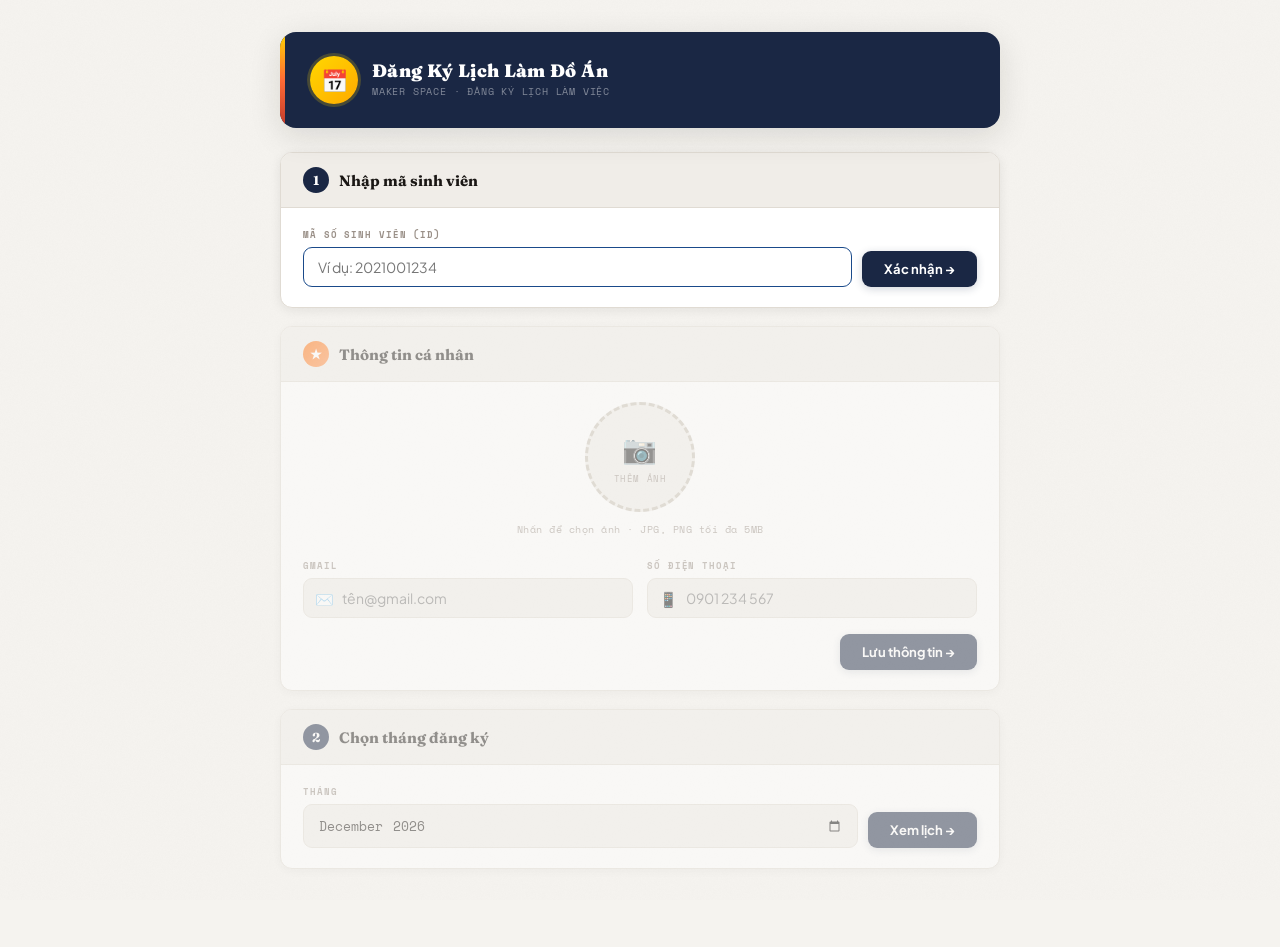
==== register.html @ 2d09d3f2 "first commit" ====
<!DOCTYPE html>
<html lang="vi">
<head>
<meta charset="UTF-8">
<meta name="viewport" content="width=device-width, initial-scale=1.0">
<title>Đăng Ký Lịch Làm Đồ Án</title>
<link href="https://fonts.googleapis.com/css2?family=Fraunces:wght@700;900&family=Plus+Jakarta+Sans:wght@300;400;500;600;700&family=Space+Mono:wght@400;700&display=swap" rel="stylesheet">
<style>
  :root {
    --bg: #f5f3ef; --white: #ffffff; --surface2: #f0ede8;
    --border: #e0dbd3; --border-dark: #c8c0b4;
    --accent-in: #1a6b3c; --accent-in-light: #e8f5ee;
    --accent-out: #b5341a; --accent-out-light: #fdf0ed;
    --accent-blue: #1a4a8a; --accent-blue-light: #e8eef7;
    --accent-yellow: #c17f00; --accent-yellow-light: #fdf6e3;
    --text: #1a1714; --text-mid: #5a5147; --text-dim: #9a9088;
    --ink: #1a1714; --navy: #1a2744;
    --display: 'Fraunces', serif; --sans: 'Plus Jakarta Sans', sans-serif; --mono: 'Space Mono', monospace;
    --radius: 12px; --shadow: 0 2px 12px rgba(26,23,20,0.08); --shadow-lg: 0 8px 32px rgba(26,23,20,0.12);
  }
  * { margin:0; padding:0; box-sizing:border-box; }
  body { background:var(--bg); color:var(--text); font-family:var(--sans); min-height:100vh; }
  body::before { content:''; position:fixed; inset:0; background-image:url("data:image/svg+xml,%3Csvg xmlns='http://www.w3.org/2000/svg' width='400' height='400'%3E%3Cfilter id='n'%3E%3CfeTurbulence type='fractalNoise' baseFrequency='0.75' numOctaves='4' stitchTiles='stitch'/%3E%3CfeColorMatrix type='saturate' values='0'/%3E%3C/filter%3E%3Crect width='400' height='400' filter='url(%23n)' opacity='0.04'/%3E%3C/svg%3E"); pointer-events:none; z-index:0; opacity:.6; }
  .wrapper { position:relative; z-index:1; max-width:760px; margin:0 auto; padding:32px 20px 60px; }

  /* Header */
  header { background:var(--navy); border-radius:16px; padding:24px 30px; margin-bottom:24px; display:flex; align-items:center; justify-content:space-between; position:relative; overflow:hidden; box-shadow:var(--shadow-lg); }
  header::before { content:''; position:absolute; left:0; top:0; bottom:0; width:5px; background:linear-gradient(180deg,#ffd700,#ff6b35,#c0392b); }
  .header-left { display:flex; align-items:center; gap:14px; }
  .header-icon { width:48px; height:48px; background:linear-gradient(135deg,#ffd700,#ffaa00); border-radius:50%; display:flex; align-items:center; justify-content:center; font-size:22px; box-shadow:0 0 0 3px rgba(255,215,0,0.2); flex-shrink:0; }
  .header-text h1 { font-family:var(--display); font-size:18px; font-weight:900; color:#fff; letter-spacing:.02em; line-height:1.1; }
  .header-text p  { font-family:var(--mono); font-size:10px; color:rgba(255,255,255,0.45); margin-top:4px; letter-spacing:.08em; text-transform:uppercase; }

  /* Card */
  .card { background:var(--white); border:1.5px solid var(--border); border-radius:var(--radius); box-shadow:var(--shadow); overflow:hidden; margin-bottom:18px; }
  .card-header { background:var(--surface2); border-bottom:1.5px solid var(--border); padding:14px 22px; display:flex; align-items:center; gap:10px; }
  .card-step { width:26px; height:26px; background:var(--navy); color:#fff; border-radius:50%; display:flex; align-items:center; justify-content:center; font-family:var(--display); font-size:13px; font-weight:700; flex-shrink:0; }
  .card-title { font-family:var(--display); font-size:15px; font-weight:700; color:var(--ink); }
  .card-body  { padding:20px 22px; }

  /* Fields & Buttons */
  .id-row { display:flex; gap:10px; align-items:flex-end; flex-wrap:wrap; }
  .field  { display:flex; flex-direction:column; gap:6px; flex:1; min-width:180px; }
  .field label { font-family:var(--mono); font-size:9px; font-weight:700; letter-spacing:.1em; text-transform:uppercase; color:var(--text-dim); }
  .field input { padding:10px 14px; border:1.5px solid var(--border); border-radius:9px; font-family:var(--sans); font-size:14px; color:var(--ink); background:var(--surface2); outline:none; transition:border-color .2s,background .2s; }
  .field input:focus { border-color:var(--accent-blue); background:var(--white); }
  .field input.confirmed { border-color:var(--accent-in); background:var(--accent-in-light); font-weight:700; }
  .btn { padding:10px 22px; border-radius:9px; border:none; font-family:var(--sans); font-size:13px; font-weight:700; cursor:pointer; transition:all .2s; display:inline-flex; align-items:center; gap:8px; }
  .btn-primary { background:var(--navy); color:#fff; box-shadow:0 2px 8px rgba(26,39,68,0.2); }
  .btn-primary:hover { background:#243560; transform:translateY(-1px); }
  .btn-primary:disabled { opacity:.5; cursor:not-allowed; transform:none; }
  .btn-success { background:var(--accent-in); color:#fff; box-shadow:0 2px 8px rgba(26,107,60,0.2); }
  .btn-success:hover { background:#155a33; transform:translateY(-1px); }
  .btn-success:disabled { opacity:.5; cursor:not-allowed; transform:none; }
  .btn-outline { background:var(--white); color:var(--text); border:1.5px solid var(--border); }
  .btn-outline:hover { border-color:var(--accent-blue); color:var(--accent-blue); }

  /* Student banner */
  .student-banner { display:none; background:var(--accent-in-light); border:1.5px solid #b8dfc8; border-radius:9px; padding:12px 16px; margin-top:14px; align-items:center; gap:12px; }
  .student-avatar { width:40px; height:40px; background:var(--accent-in); color:#fff; border-radius:10px; display:flex; align-items:center; justify-content:center; font-family:var(--display); font-size:18px; font-weight:700; flex-shrink:0; text-transform:uppercase; }
  .student-info strong { font-size:14px; font-weight:700; color:var(--ink); display:block; }
  .student-info span   { font-family:var(--mono); font-size:11px; color:var(--text-dim); }

  /* Profile */
  .profile-upload-area { display:flex; flex-direction:column; align-items:center; gap:10px; margin-bottom:22px; }
  .avatar-preview { width:110px; height:110px; border-radius:50%; border:3px dashed var(--border-dark); display:flex; flex-direction:column; align-items:center; justify-content:center; cursor:pointer; transition:border-color .2s,background .2s; overflow:hidden; background:var(--surface2); position:relative; }
  .avatar-preview:hover { border-color:var(--accent-blue); background:var(--accent-blue-light); }
  .avatar-preview:hover .avatar-overlay { opacity:1; }
  .avatar-preview img { width:100%; height:100%; object-fit:cover; border-radius:50%; }
  .avatar-placeholder { display:flex; flex-direction:column; align-items:center; gap:6px; pointer-events:none; }
  .avatar-placeholder span:first-child { font-size:28px; }
  .avatar-placeholder span:last-child  { font-family:var(--mono); font-size:9px; color:var(--text-dim); letter-spacing:.06em; text-transform:uppercase; }
  .avatar-overlay { position:absolute; inset:0; background:rgba(26,74,138,0.6); display:flex; align-items:center; justify-content:center; opacity:0; transition:opacity .2s; border-radius:50%; font-size:22px; }
  .avatar-hint { font-family:var(--mono); font-size:10px; color:var(--text-dim); letter-spacing:.05em; }
  .info-grid { display:grid; grid-template-columns:1fr 1fr; gap:14px; }
  .field-with-icon { display:flex; flex-direction:column; gap:6px; }
  .field-with-icon label { font-family:var(--mono); font-size:9px; font-weight:700; letter-spacing:.1em; text-transform:uppercase; color:var(--text-dim); }
  .input-icon-wrap { position:relative; display:flex; align-items:center; }
  .input-icon-wrap .icon { position:absolute; left:12px; font-size:15px; pointer-events:none; line-height:1; }
  .input-icon-wrap input { width:100%; padding:10px 14px 10px 38px; border:1.5px solid var(--border); border-radius:9px; font-family:var(--sans); font-size:14px; color:var(--ink); background:var(--surface2); outline:none; transition:border-color .2s,background .2s; }
  .input-icon-wrap input:focus { border-color:var(--accent-blue); background:var(--white); }
  .input-icon-wrap input.valid { border-color:var(--accent-in); background:var(--accent-in-light); }
  .info-saved-badge { display:none; align-items:center; gap:7px; background:var(--accent-in-light); border:1.5px solid #b8dfc8; border-radius:8px; padding:8px 14px; font-family:var(--mono); font-size:11px; color:var(--accent-in); font-weight:600; margin-top:14px; }

  /* Month picker */
  .month-row { display:flex; gap:10px; align-items:flex-end; flex-wrap:wrap; }
  input[type="month"] { padding:10px 14px; border:1.5px solid var(--border); border-radius:9px; font-family:var(--mono); font-size:13px; color:var(--ink); background:var(--surface2); outline:none; transition:border-color .2s; flex:1; min-width:160px; }
  input[type="month"]:focus { border-color:var(--accent-blue); background:var(--white); }

  /* Calendar */
  .cal-section { display:none; }
  .cal-info-bar { background:var(--accent-blue-light); border:1.5px solid #b8cfe8; border-radius:9px; padding:10px 14px; font-family:var(--sans); font-size:12px; color:var(--accent-blue); font-weight:500; margin-bottom:14px; line-height:1.5; }
  .cal-grid-header { display:grid; grid-template-columns:repeat(7,1fr); gap:4px; margin-bottom:6px; }
  .cal-dow { font-family:var(--sans); font-size:11px; font-weight:700; color:var(--text-mid); text-align:center; padding:6px 0; letter-spacing:.05em; }
  .cal-grid { display:grid; grid-template-columns:repeat(7,1fr); gap:5px; margin-bottom:16px; }
  .cal-day { background:var(--white); border:1.5px solid var(--border); border-radius:9px; padding:8px 4px 6px; min-height:72px; display:flex; flex-direction:column; align-items:center; cursor:pointer; transition:border-color .15s,background .15s,transform .1s; position:relative; user-select:none; }
  .cal-day.selected.no-time  { border-color:#e8a020; background:#fffbf0; box-shadow:0 0 0 2px rgba(232,160,32,0.2); }
  .cal-day.selected.no-time .cal-day-num { color:#b87a00; }
  .cal-day.selected.has-time { background:var(--accent-in-light); border-color:#7dc8a0; box-shadow:0 0 0 2px rgba(26,107,60,0.15); }
  .cal-day.selected.has-time .cal-day-num { color:var(--accent-in); }
  .cal-day:hover:not(.empty):not(.past):not(.weekend-day) { border-color:var(--accent-blue); transform:translateY(-1px); box-shadow:0 4px 12px rgba(26,74,138,0.12); }
  .cal-day.empty       { background:transparent; border-color:transparent; cursor:default; }
  .cal-day.past        { opacity:.38; cursor:not-allowed; }
  .cal-day.weekend-day { opacity:.4; cursor:not-allowed; background:var(--surface2); }
  .cal-day.is-today    { box-shadow:0 0 0 2px var(--navy); }
  .cal-day.is-today .cal-day-num { color:var(--navy); }
  .cal-day-num { font-family:var(--display); font-size:14px; font-weight:700; color:var(--text-mid); line-height:1; }
  .cal-status-icon { font-size:11px; margin-top:3px; line-height:1; min-height:14px; }
  .cal-time-mini { font-family:var(--mono); font-size:8px; color:var(--accent-in); margin-top:2px; text-align:center; line-height:1.5; font-weight:600; }
  .cal-day.selected.no-time .cal-time-mini { color:#b87a00; }
  .cal-day.selected.no-time::after { content:'Chưa có giờ'; position:absolute; bottom:4px; font-family:var(--mono); font-size:7px; color:#b87a00; letter-spacing:.04em; }
  .warn-badge { display:none; background:#fff3cd; border:1.5px solid #f0c040; border-radius:9px; padding:10px 14px; font-family:var(--sans); font-size:12px; color:#8a6000; font-weight:500; margin-bottom:14px; line-height:1.5; }

  /* Summary */
  .summary-bar { background:var(--white); border:1.5px solid var(--border); border-radius:var(--radius); padding:14px 20px; display:flex; align-items:center; gap:16px; flex-wrap:wrap; margin-bottom:14px; box-shadow:var(--shadow); }
  .summary-chip { display:flex; align-items:center; gap:6px; font-family:var(--mono); font-size:11px; font-weight:600; padding:5px 12px; border-radius:20px; border:1.5px solid; }
  .chip-green  { background:var(--accent-in-light);     color:var(--accent-in);     border-color:#b8dfc8; }
  .chip-orange { background:#fff3cd;                    color:#8a6000;              border-color:#f0c040; }
  .chip-blue   { background:var(--accent-blue-light);   color:var(--accent-blue);   border-color:#b8cfe8; }
  .chip-yellow { background:var(--accent-yellow-light); color:var(--accent-yellow); border-color:#f0d898; }
  .summary-bar .spacer { flex:1; }

  /* Submit */
  .submit-section { display:none; background:linear-gradient(135deg,var(--accent-in-light),#f0f7ff); border:1.5px solid #b8dfc8; border-radius:var(--radius); padding:20px 22px; text-align:center; box-shadow:var(--shadow); }
  .submit-section p { font-family:var(--sans); font-size:13px; color:var(--text-mid); margin-bottom:14px; line-height:1.6; }
  .submit-warn { background:#fff3cd; border:1.5px solid #f0c040; border-radius:8px; padding:9px 14px; font-family:var(--sans); font-size:12px; color:#8a6000; margin-bottom:14px; line-height:1.5; display:none; }

  /* Toast */
  .toast { position:fixed; bottom:24px; right:24px; padding:13px 18px; border-radius:10px; font-family:var(--sans); font-size:13px; font-weight:600; box-shadow:var(--shadow-lg); z-index:999; display:none; align-items:center; gap:10px; animation:slideUp .25s ease; }
  @keyframes slideUp { from{opacity:0;transform:translateY(12px)} to{opacity:1;transform:translateY(0)} }
  .toast.success { background:var(--accent-in-light);   color:var(--accent-in);   border:1.5px solid #b8dfc8; }
  .toast.error   { background:var(--accent-out-light);  color:var(--accent-out);  border:1.5px solid #f0b8b0; }
  .toast.info    { background:var(--accent-blue-light); color:var(--accent-blue); border:1.5px solid #b8cfe8; }
  .spinner { width:16px; height:16px; border:2.5px solid rgba(255,255,255,0.3); border-top-color:#fff; border-radius:50%; animation:spin .7s linear infinite; display:none; }
  @keyframes spin { to { transform:rotate(360deg); } }

  /* ════════════════════════════════════════
     SCROLL WHEEL TIME PICKER
  ════════════════════════════════════════ */
  .tp-overlay {
    position:fixed; inset:0;
    background:rgba(26,23,20,0.55);
    backdrop-filter:blur(7px);
    z-index:300;
    display:flex; align-items:center; justify-content:center;
    padding:20px;
  }

  .tp-card {
    background:var(--white);
    border:1.5px solid var(--border);
    border-radius:20px;
    padding:26px 26px 20px;
    width:100%; max-width:380px;
    box-shadow:var(--shadow-lg);
    animation:popIn .2s ease;
  }
  @keyframes popIn { from{opacity:0;transform:scale(.94)} to{opacity:1;transform:scale(1)} }

  .tp-title { font-family:var(--display); font-size:17px; font-weight:700; color:var(--ink); margin-bottom:3px; }
  .tp-date  { font-family:var(--mono); font-size:11px; color:var(--text-dim); margin-bottom:20px; letter-spacing:.06em; }

  .tp-pickers {
    display:grid;
    grid-template-columns:1fr 1fr;
    gap:14px;
    margin-bottom:22px;
  }

  .tp-picker-wrap { display:flex; flex-direction:column; align-items:center; gap:8px; }

  .tp-picker-label {
    font-family:var(--mono); font-size:9px; font-weight:700;
    letter-spacing:.1em; text-transform:uppercase; color:var(--text-dim);
    align-self:flex-start;
  }

  /* Big time display above each drum */
  .tp-time-display {
    font-family:var(--display); font-size:30px; font-weight:700;
    color:var(--text-dim); letter-spacing:.03em;
    background:var(--surface2); border:1.5px solid var(--border);
    border-radius:12px; padding:10px 0;
    width:100%; text-align:center;
    transition:border-color .2s, color .2s, background .2s;
  }
  .tp-time-display.set {
    color:var(--navy);
    border-color:var(--accent-blue);
    background:var(--accent-blue-light);
  }
  .tp-time-display.in-set  { color:var(--accent-in);   border-color:var(--accent-in);   background:var(--accent-in-light); }
  .tp-time-display.out-set { color:var(--accent-out);  border-color:var(--accent-out);  background:var(--accent-out-light); }

  /* Drum container: holds H drum + colon + M drum */
  .tp-drum-row {
    display:flex; align-items:center; gap:0;
    background:var(--surface2);
    border:1.5px solid var(--border);
    border-radius:14px;
    overflow:hidden;
    width:100%;
    position:relative;
  }

  /* Selection highlight strip (middle item) */
  .tp-drum-row::before {
    content:'';
    position:absolute; left:0; right:0;
    top:50%; transform:translateY(-50%);
    height:42px;
    background:rgba(26,74,138,0.07);
    border-top:2px solid rgba(26,74,138,0.25);
    border-bottom:2px solid rgba(26,74,138,0.25);
    pointer-events:none; z-index:2;
  }

  /* Top/bottom fade */
  .tp-drum-row::after {
    content:'';
    position:absolute; inset:0;
    background:linear-gradient(to bottom, var(--surface2) 0%, transparent 28%, transparent 72%, var(--surface2) 100%);
    pointer-events:none; z-index:3;
  }

  /* Individual scrollable column */
  .tp-drum {
    flex:1;
    height:168px;
    overflow-y:scroll;
    scrollbar-width:none;
    -ms-overflow-style:none;
    scroll-snap-type:y mandatory;
    /* padding so first/last items land at center */
    padding:63px 0;
  }
  .tp-drum::-webkit-scrollbar { display:none; }

  /* Colon separator */
  .tp-drum-colon {
    width:20px; flex-shrink:0;
    display:flex; align-items:center; justify-content:center;
    font-family:var(--display); font-size:22px; font-weight:700;
    color:var(--text-dim); z-index:4; position:relative;
    user-select:none; pointer-events:none;
  }

  /* Each item in drum */
  .tp-drum-item {
    height:42px;
    display:flex; align-items:center; justify-content:center;
    font-family:var(--display); font-size:19px; font-weight:700;
    color:var(--text-dim);
    scroll-snap-align:center;
    cursor:pointer;
    transition:color .1s, transform .1s;
    user-select:none;
  }
  .tp-drum-item:hover { color:var(--accent-blue); }
  .tp-drum-item.active {
    color:var(--navy);
    transform:scale(1.12);
  }

  .tp-actions { display:flex; gap:8px; }

  @media (max-width:500px) {
    .id-row,.month-row,.info-grid { flex-direction:column; grid-template-columns:1fr; }
    header { flex-wrap:wrap; gap:10px; }
    .cal-day { min-height:60px; }
    .tp-pickers { gap:8px; }
    .tp-time-display { font-size:24px; }
    .tp-drum-item { font-size:17px; }
  }
</style>
</head>
<body>
<div class="wrapper">

  <header>
    <div class="header-left">
      <div class="header-icon">📅</div>
      <div class="header-text">
        <h1>Đăng Ký Lịch Làm Đồ Án</h1>
        <p>Maker Space · Đăng ký lịch làm việc</p>
      </div>
    </div>
  </header>

  <!-- Step 1 -->
  <div class="card">
    <div class="card-header">
      <div class="card-step">1</div>
      <div class="card-title">Nhập mã sinh viên</div>
    </div>
    <div class="card-body">
      <div class="id-row">
        <div class="field">
          <label>Mã số sinh viên (ID)</label>
          <input type="text" id="studentId" placeholder="Ví dụ: 2021001234"
                 onkeydown="if(event.key==='Enter') confirmStudent()">
        </div>
        <button class="btn btn-primary" onclick="confirmStudent()">Xác nhận →</button>
      </div>
      <div class="student-banner" id="studentBanner">
        <div class="student-avatar" id="studentAvatar">?</div>
        <div class="student-info">
          <strong id="studentName">—</strong>
          <span id="studentIdDisplay">—</span>
        </div>
      </div>
    </div>
  </div>

  <!-- Step 1.5 -->
  <div class="card" id="profileCard" style="opacity:.45;pointer-events:none">
    <div class="card-header">
      <div class="card-step" style="background:linear-gradient(135deg,#ff6a00,#ff8c42)">★</div>
      <div class="card-title">Thông tin cá nhân</div>
    </div>
    <div class="card-body">
      <div class="profile-upload-area">
        <div class="avatar-preview" id="avatarPreview" onclick="document.getElementById('avatarInput').click()">
          <div class="avatar-placeholder" id="avatarPlaceholder"><span>📷</span><span>Thêm ảnh</span></div>
          <div class="avatar-overlay">✏️</div>
        </div>
        <div class="avatar-hint">Nhấn để chọn ảnh · JPG, PNG tối đa 5MB</div>
        <input type="file" id="avatarInput" accept="image/*" style="display:none" onchange="previewAvatar(event)">
      </div>
      <div class="info-grid">
        <div class="field-with-icon">
          <label>Gmail</label>
          <div class="input-icon-wrap">
            <span class="icon">✉️</span>
            <input type="email" id="profileGmail" placeholder="tên@gmail.com" oninput="validateEmail(this)" onblur="validateEmail(this)">
          </div>
        </div>
        <div class="field-with-icon">
          <label>Số điện thoại</label>
          <div class="input-icon-wrap">
            <span class="icon">📱</span>
            <input type="tel" id="profilePhone" placeholder="0901 234 567" oninput="validatePhone(this)" onblur="validatePhone(this)">
          </div>
        </div>
      </div>
      <div class="info-saved-badge" id="infoSavedBadge">✓ Thông tin đã được lưu</div>
      <div style="display:flex;justify-content:flex-end;margin-top:16px">
        <button class="btn btn-primary" onclick="savePersonalInfo()">Lưu thông tin →</button>
      </div>
    </div>
  </div>

  <!-- Step 2 -->
  <div class="card" id="step2Card" style="opacity:.45;pointer-events:none">
    <div class="card-header">
      <div class="card-step">2</div>
      <div class="card-title">Chọn tháng đăng ký</div>
    </div>
    <div class="card-body">
      <div class="month-row">
        <div class="field">
          <label>Tháng</label>
          <input type="month" id="monthPicker">
        </div>
        <button class="btn btn-primary" onclick="loadCalendar()">Xem lịch →</button>
      </div>
    </div>
  </div>

  <!-- Step 3 -->
  <div class="card cal-section" id="step3Card">
    <div class="card-header">
      <div class="card-step">3</div>
      <div class="card-title" id="calTitle">Chọn ngày làm việc</div>
    </div>
    <div class="card-body">
      <div class="cal-info-bar">
        📌 <strong>Nhấn vào ngày</strong> để chọn và đặt giờ · Nhấn lại vào ngày đã chọn để chỉnh giờ · Mỗi ngày <strong>phải có giờ</strong> mới được gửi.
      </div>
      <div class="warn-badge" id="warnBadge"></div>
      <div class="summary-bar">
        <span class="summary-chip chip-green"  id="chipSelected">✓ 0 ngày</span>
        <span class="summary-chip chip-orange" id="chipNoTime" style="display:none">⚠ 0 chưa có giờ</span>
        <span class="summary-chip chip-blue"   id="chipMonth">Tháng —</span>
        <span class="summary-chip chip-yellow" id="chipHours">⏱ 0 giờ</span>
        <div class="spacer"></div>
        <button class="btn btn-outline" onclick="clearAll()" style="padding:6px 14px;font-size:12px">🗑 Xóa tất cả</button>
      </div>
      <div class="cal-grid-header" id="calHeader"></div>
      <div class="cal-grid"        id="calGrid"></div>
    </div>
  </div>

  <!-- Submit -->
  <div class="submit-section" id="submitSection">
    <p>✅ Bạn đã chọn <strong id="submitCount">0</strong> ngày trong tháng <strong id="submitMonth">—</strong>.</p>
    <div class="submit-warn" id="submitWarn"></div>
    <div style="display:flex;gap:10px;justify-content:center;flex-wrap:wrap">
      <button class="btn btn-outline"  onclick="loadCalendar()">↺ Chỉnh sửa lại</button>
      <button class="btn btn-success"  onclick="submitSchedule()" id="btnSubmit">
        <div class="spinner" id="submitSpinner"></div>🚀 Gửi đăng ký
      </button>
    </div>
  </div>

</div><!-- /wrapper -->

<!-- ════════════════════════════════════════
     SCROLL WHEEL TIME PICKER POPUP
════════════════════════════════════════ -->
<div class="tp-overlay" id="tpOverlay" style="display:none">
  <div class="tp-card">
    <div class="tp-title">⏰ Đặt giờ làm việc</div>
    <div class="tp-date" id="tpDate">—</div>

    <div class="tp-pickers">

      <!-- Giờ vào -->
      <div class="tp-picker-wrap">
        <div class="tp-picker-label">🟢 Giờ đến</div>
        <div class="tp-time-display" id="dispIn">00:00</div>
        <div class="tp-drum-row">
          <div class="tp-drum" id="drumInH"  data-tid="inH"></div>
          <div class="tp-drum-colon">:</div>
          <div class="tp-drum" id="drumInM"  data-tid="inM"></div>
        </div>
      </div>

      <!-- Giờ ra -->
      <div class="tp-picker-wrap">
        <div class="tp-picker-label">🔴 Giờ về</div>
        <div class="tp-time-display" id="dispOut">00:00</div>
        <div class="tp-drum-row">
          <div class="tp-drum" id="drumOutH" data-tid="outH"></div>
          <div class="tp-drum-colon">:</div>
          <div class="tp-drum" id="drumOutM" data-tid="outM"></div>
        </div>
      </div>

    </div>

    <div class="tp-actions">
      <button class="btn btn-primary" onclick="confirmTimePick()" style="flex:1">✓ Xác nhận</button>
      <button class="btn btn-outline" onclick="closeTimePicker()">Hủy</button>
    </div>
  </div>
</div>

<div class="toast" id="toast"></div>

<script>
const API = window.location.origin;
const DOW = ['CN','T2','T3','T4','T5','T6','T7'];

let confirmed    = false;
let empId        = '';
let empName      = '';
let currentMonth = '';
let selectedDays = {};
let editingDate  = '';
let avatarDataUrl= '';

/* ══════════════════════════════════════════
   SCROLL WHEEL TIME PICKER
══════════════════════════════════════════ */

// Live state for the 4 drum values
const tp = { inH:0, inM:0, outH:0, outM:0 };

function p2(n) { return String(n).padStart(2,'0'); }

// Build a drum column
function buildDrum(el, count, initVal, key) {
  el.innerHTML = '';
  for (let i = 0; i < count; i++) {
    const item = document.createElement('div');
    item.className = 'tp-drum-item';
    item.textContent = p2(i);
    item.dataset.v   = i;
    el.appendChild(item);
  }
  // Attach scroll listener
  let t;
  el.addEventListener('scroll', () => {
    clearTimeout(t);
    t = setTimeout(() => snapDrum(el, key), 90);
  });
  // Scroll to initial (instant, deferred for layout)
  requestAnimationFrame(() => scrollDrumTo(el, initVal, false));
}

function scrollDrumTo(el, val, smooth) {
  const itemH = 42;
  el.scrollTo({ top: val * itemH, behavior: smooth ? 'smooth' : 'instant' });
  highlightDrum(el, val);
}

function snapDrum(el, key) {
  const itemH = 42;
  const idx   = Math.round(el.scrollTop / itemH);
  const max   = el.children.length - 1;
  const clamped = Math.max(0, Math.min(idx, max));
  el.scrollTo({ top: clamped * itemH, behavior: 'smooth' });
  tp[key] = clamped;
  highlightDrum(el, clamped);
  refreshDisplays();
}

function highlightDrum(el, val) {
  Array.from(el.children).forEach(c => c.classList.toggle('active', Number(c.dataset.v) === val));
}

function refreshDisplays() {
  const inStr  = `${p2(tp.inH)}:${p2(tp.inM)}`;
  const outStr = `${p2(tp.outH)}:${p2(tp.outM)}`;
  const di = document.getElementById('dispIn');
  const dout = document.getElementById('dispOut');
  di.textContent   = inStr;
  dout.textContent = outStr;
  di.className   = 'tp-time-display in-set';
  dout.className = 'tp-time-display out-set';
}

function openTimePicker(dateStr) {
  const dow = new Date(dateStr+'T00:00:00').getDay();
  if (dow===0||dow===6) return;
  if (dateStr < new Date().toISOString().split('T')[0]) return;

  if (!(dateStr in selectedDays)) {
    selectedDays[dateStr] = {};
    refreshDay(dateStr);
    updateSummary();
  }

  editingDate = dateStr;
  const [y,m,d] = dateStr.split('-');
  document.getElementById('tpDate').textContent =
    `${DOW[new Date(dateStr+'T00:00:00').getDay()]} ${d}/${m}/${y}`;

  const ov = selectedDays[dateStr] || {};
  const [ih,im]  = ov.in  ? ov.in.split(':').map(Number)  : [7,  0];
  const [oh,om]  = ov.out ? ov.out.split(':').map(Number) : [17, 0];
  tp.inH=ih; tp.inM=im; tp.outH=oh; tp.outM=om;

  // Build all 4 drums
  buildDrum(document.getElementById('drumInH'),  24, ih, 'inH');
  buildDrum(document.getElementById('drumInM'),  60, im, 'inM');
  buildDrum(document.getElementById('drumOutH'), 24, oh, 'outH');
  buildDrum(document.getElementById('drumOutM'), 60, om, 'outM');

  refreshDisplays();
  document.getElementById('tpOverlay').style.display = 'flex';
}

function closeTimePicker() {
  document.getElementById('tpOverlay').style.display = 'none';
  editingDate = '';
}

document.getElementById('tpOverlay').addEventListener('click', e => {
  if (e.target === document.getElementById('tpOverlay')) closeTimePicker();
});

// Tap on an item → jump to it
document.addEventListener('click', e => {
  const item = e.target.closest('.tp-drum-item');
  if (!item) return;
  const drum = item.closest('.tp-drum');
  if (!drum) return;
  const key = drum.dataset.tid;
  const val = Number(item.dataset.v);
  tp[key] = val;
  scrollDrumTo(drum, val, true);
  refreshDisplays();
});

function confirmTimePick() {
  const inStr  = `${p2(tp.inH)}:${p2(tp.inM)}`;
  const outStr = `${p2(tp.outH)}:${p2(tp.outM)}`;
  if (inStr >= outStr) { showToast('Giờ đến phải trước giờ về','error'); return; }
  selectedDays[editingDate] = { in: inStr, out: outStr };
  refreshDay(editingDate);
  updateSummary();
  closeTimePicker();
  showToast(`✓ Đặt giờ ${inStr} – ${outStr} cho ngày ${editingDate.split('-').reverse().join('/')}`, 'success');
}

/* ══════════════════════════════════════════
   STUDENT / CALENDAR LOGIC
══════════════════════════════════════════ */

async function confirmStudent() {
  const val = document.getElementById('studentId').value.trim();
  if (!val) { showToast('Vui lòng nhập mã sinh viên','error'); return; }
  try {
    const res  = await fetch(`${API}/api/users`);
    const data = await res.json();
    if (!data.success) throw new Error(data.error);
    const user = data.users.find(u => String(u.id) === String(val));
    if (!user) throw new Error(`Không tìm thấy sinh viên ID: ${val}`);
    empId=String(user.id); empName=user.name; confirmed=true;
    document.getElementById('studentAvatar').textContent    = empName.charAt(0).toUpperCase();
    document.getElementById('studentName').textContent      = empName;
    document.getElementById('studentIdDisplay').textContent = `ID: ${empId}`;
    document.getElementById('studentBanner').style.display  = 'flex';
    document.getElementById('studentId').classList.add('confirmed');
    ['profileCard','step2Card'].forEach(id => {
      const el = document.getElementById(id);
      el.style.opacity='1'; el.style.pointerEvents='auto';
    });
    const now = new Date();
    document.getElementById('monthPicker').value =
      `${now.getFullYear()}-${String(now.getMonth()+1).padStart(2,'0')}`;
    showToast(`✓ Chào ${empName}!`,'success');
    document.getElementById('profileCard').scrollIntoView({behavior:'smooth',block:'start'});
  } catch(e) { showToast(e.message,'error'); }
}

function previewAvatar(event) {
  const file = event.target.files[0];
  if (!file) return;
  if (file.size > 5*1024*1024) { showToast('Ảnh không được quá 5MB','error'); return; }
  const reader = new FileReader();
  reader.onload = e => {
    avatarDataUrl = e.target.result;
    const preview = document.getElementById('avatarPreview');
    document.getElementById('avatarPlaceholder').style.display = 'none';
    const oldImg = preview.querySelector('img'); if (oldImg) oldImg.remove();
    const img = document.createElement('img'); img.src = avatarDataUrl;
    preview.insertBefore(img, preview.querySelector('.avatar-overlay'));
    showToast('✓ Ảnh đã được chọn','success');
  };
  reader.readAsDataURL(file);
}

function validateEmail(input) { input.classList.toggle('valid', /^[^\s@]+@[^\s@]+\.[^\s@]+$/.test(input.value) && input.value.length>0); }
function validatePhone(input)  { input.classList.toggle('valid', /^(0|\+84)[0-9]{8,10}$/.test(input.value.replace(/\s/g,'')) && input.value.length>0); }

async function savePersonalInfo() {
  const gmail=document.getElementById('profileGmail').value.trim();
  const phone=document.getElementById('profilePhone').value.trim();
  if (!gmail&&!phone&&!avatarDataUrl) { showToast('Vui lòng điền ít nhất một thông tin','error'); return; }
  if (gmail&&!/^[^\s@]+@[^\s@]+\.[^\s@]+$/.test(gmail)) { showToast('Gmail không hợp lệ','error'); return; }
  if (phone&&!/^(0|\+84)[0-9]{8,10}$/.test(phone.replace(/\s/g,''))) { showToast('Số điện thoại không hợp lệ','error'); return; }
  const btn=document.querySelector('#profileCard .btn-primary');
  btn.disabled=true; btn.textContent='⏳ Đang lưu...';
  try {
    const payload={empId,name:empName};
    if (avatarDataUrl) payload.avatar=avatarDataUrl;
    if (gmail) payload.gmail=gmail;
    if (phone) payload.phone=phone;
    const res=await fetch(`${API}/api/student/profile`,{method:'POST',headers:{'Content-Type':'application/json'},body:JSON.stringify(payload)});
    const data=await res.json();
    if (!data.success) throw new Error(data.error);
    if (avatarDataUrl&&empId) { try{localStorage.setItem(`avatar_${empId}`,avatarDataUrl);}catch(e){} }
    document.getElementById('infoSavedBadge').style.display='flex';
    showToast('✓ Đã lưu thông tin lên server!','success');
    setTimeout(()=>{document.getElementById('step2Card').scrollIntoView({behavior:'smooth',block:'start'});},400);
  } catch(e) { showToast('Lỗi lưu: '+e.message,'error'); }
  finally { btn.disabled=false; btn.textContent='Lưu thông tin →'; }
}

async function loadCalendar() {
  if (!confirmed) { showToast('Vui lòng xác nhận sinh viên trước','error'); return; }
  const month=document.getElementById('monthPicker').value;
  if (!month) { showToast('Vui lòng chọn tháng','error'); return; }
  currentMonth=month;
  try {
    const res=await fetch(`${API}/api/schedule?empId=${empId}&month=${month}`);
    const data=await res.json();
    selectedDays=(data.success&&data.days)?data.days:{};
  } catch(e) { selectedDays={}; }
  buildCalendar(month);
  document.getElementById('step3Card').style.display='block';
  document.getElementById('step3Card').scrollIntoView({behavior:'smooth',block:'start'});
}

function buildCalendar(month) {
  const [year,mon]=month.split('-').map(Number);
  const daysInMonth=new Date(year,mon,0).getDate();
  const firstDow=new Date(year,mon-1,1).getDay();
  const startBlank=(firstDow+6)%7;
  const todayStr=new Date().toISOString().split('T')[0];

  document.getElementById('calHeader').innerHTML=
    ['T2','T3','T4','T5','T6','T7','CN'].map(d=>`<div class="cal-dow">${d}</div>`).join('');
  document.getElementById('calTitle').textContent=`Chọn ngày làm việc — Tháng ${mon}/${year}`;

  let html='';
  for(let i=0;i<startBlank;i++) html+='<div class="cal-day empty"></div>';
  for(let d=1;d<=daysInMonth;d++) {
    const dateStr=`${year}-${p2(mon)}-${p2(d)}`;
    const dow=new Date(dateStr+'T00:00:00').getDay();
    const isWknd=dow===0||dow===6, isPast=dateStr<todayStr, isToday=dateStr===todayStr;
    const isSel=dateStr in selectedDays;
    const ov=selectedDays[dateStr]||{};
    const hasTime=isSel&&ov.in&&ov.out, noTime=isSel&&!hasTime;
    const si=isSel?(hasTime?'✓':'⏰'):'';
    const tm=isSel?(hasTime?`${ov.in}<br>${ov.out}`:'Nhấn để<br>đặt giờ'):'';
    const cls=['cal-day',isWknd?'weekend-day':'',isPast?'past':'',
      isSel&&hasTime?'selected has-time':'',isSel&&noTime?'selected no-time':'',
      isToday?'is-today':''].filter(Boolean).join(' ');
    html+=`<div class="${cls}" id="day-${dateStr}" onclick="handleDayClick('${dateStr}')">
      <div class="cal-day-num">${d}</div>
      <div class="cal-status-icon">${si}</div>
      ${tm?`<div class="cal-time-mini">${tm}</div>`:''}
    </div>`;
  }
  document.getElementById('calGrid').innerHTML=html;
  updateSummary();
}

function handleDayClick(dateStr) {
  const dow=new Date(dateStr+'T00:00:00').getDay();
  if(dow===0||dow===6) return;
  if(dateStr<new Date().toISOString().split('T')[0]) return;
  if(!(dateStr in selectedDays)){selectedDays[dateStr]={};refreshDay(dateStr);updateSummary();}
  setTimeout(()=>openTimePicker(dateStr),50);
}

function refreshDay(dateStr) {
  const el=document.getElementById(`day-${dateStr}`); if(!el) return;
  const isSel=dateStr in selectedDays, ov=selectedDays[dateStr]||{};
  const hasTime=isSel&&ov.in&&ov.out, noTime=isSel&&!hasTime;
  el.classList.remove('selected','has-time','no-time');
  if(isSel&&hasTime) el.classList.add('selected','has-time');
  if(isSel&&noTime)  el.classList.add('selected','no-time');
  let si=el.querySelector('.cal-status-icon'), tm=el.querySelector('.cal-time-mini');
  if(!si){si=document.createElement('div');si.className='cal-status-icon';el.appendChild(si);}
  if(!tm){tm=document.createElement('div');tm.className='cal-time-mini';  el.appendChild(tm);}
  if(!isSel){si.textContent='';tm.textContent='';}
  else if(hasTime){si.textContent='✓';tm.innerHTML=`${ov.in}<br>${ov.out}`;}
  else{si.textContent='⏰';tm.innerHTML='Nhấn để<br>đặt giờ';}
}

function updateSummary() {
  const total=Object.keys(selectedDays).length;
  const noTime=Object.entries(selectedDays).filter(([,v])=>!v.in||!v.out).length;
  let totalMins=0;
  for(const[,ov] of Object.entries(selectedDays)){
    if(!ov.in||!ov.out) continue;
    const i=ov.in.split(':').map(Number),o=ov.out.split(':').map(Number);
    totalMins+=(o[0]*60+o[1])-(i[0]*60+i[1]);
  }
  const hrs=Math.floor(totalMins/60),mins=totalMins%60;
  const[year,mon]=currentMonth.split('-').map(Number);
  document.getElementById('chipSelected').textContent=`✓ ${total} ngày`;
  document.getElementById('chipMonth').textContent=`Tháng ${mon}/${year}`;
  document.getElementById('chipHours').textContent=`⏱ ${hrs}h${mins>0?mins+'p':''}`;
  const cn=document.getElementById('chipNoTime');
  cn.textContent=`⚠ ${noTime} chưa có giờ`; cn.style.display=noTime>0?'flex':'none';
  const wb=document.getElementById('warnBadge');
  if(noTime>0){wb.style.display='block';wb.innerHTML=`⚠️ Còn <strong>${noTime} ngày</strong> chưa được đặt giờ.`;}
  else wb.style.display='none';
  document.getElementById('submitSection').style.display=total>0?'block':'none';
  document.getElementById('submitCount').textContent=total;
  document.getElementById('submitMonth').textContent=`${mon}/${year}`;
  const sw=document.getElementById('submitWarn');
  if(noTime>0){sw.style.display='block';sw.innerHTML=`⚠️ Còn <strong>${noTime} ngày chưa có giờ</strong>. Hệ thống sẽ bỏ qua khi lưu.`;}
  else sw.style.display='none';
}

function clearAll() {
  if(!confirm('Xóa tất cả ngày đã chọn?')) return;
  selectedDays={}; buildCalendar(currentMonth);
}

async function submitSchedule() {
  const complete=Object.fromEntries(Object.entries(selectedDays).filter(([,v])=>v.in&&v.out));
  if(Object.keys(complete).length===0){showToast('Chưa có ngày nào được đặt giờ đầy đủ','error');return;}
  const btn=document.getElementById('btnSubmit'),sp=document.getElementById('submitSpinner');
  btn.disabled=true; sp.style.display='block';
  try{
    const res=await fetch(`${API}/api/schedule`,{method:'POST',headers:{'Content-Type':'application/json'},body:JSON.stringify({empId,month:currentMonth,days:complete})});
    const data=await res.json();
    if(!data.success) throw new Error(data.error);
    selectedDays=complete; buildCalendar(currentMonth);
    showToast(`✅ Đã gửi lịch thành công! ${Object.keys(complete).length} ngày`,'success');
  }catch(e){showToast('Lỗi gửi lịch: '+e.message,'error');}
  finally{btn.disabled=false;sp.style.display='none';}
}

let toastTimer;
function showToast(msg,type='info'){
  clearTimeout(toastTimer);
  const t=document.getElementById('toast');
  t.className=`toast ${type}`;t.textContent=msg;t.style.display='flex';
  toastTimer=setTimeout(()=>{t.style.display='none';},3200);
}

// Init
const now=new Date();
document.getElementById('monthPicker').value=
  `${now.getFullYear()}-${String(now.getMonth()+1).padStart(2,'0')}`;
document.getElementById('studentId').focus();
</script>
</body>
</html>
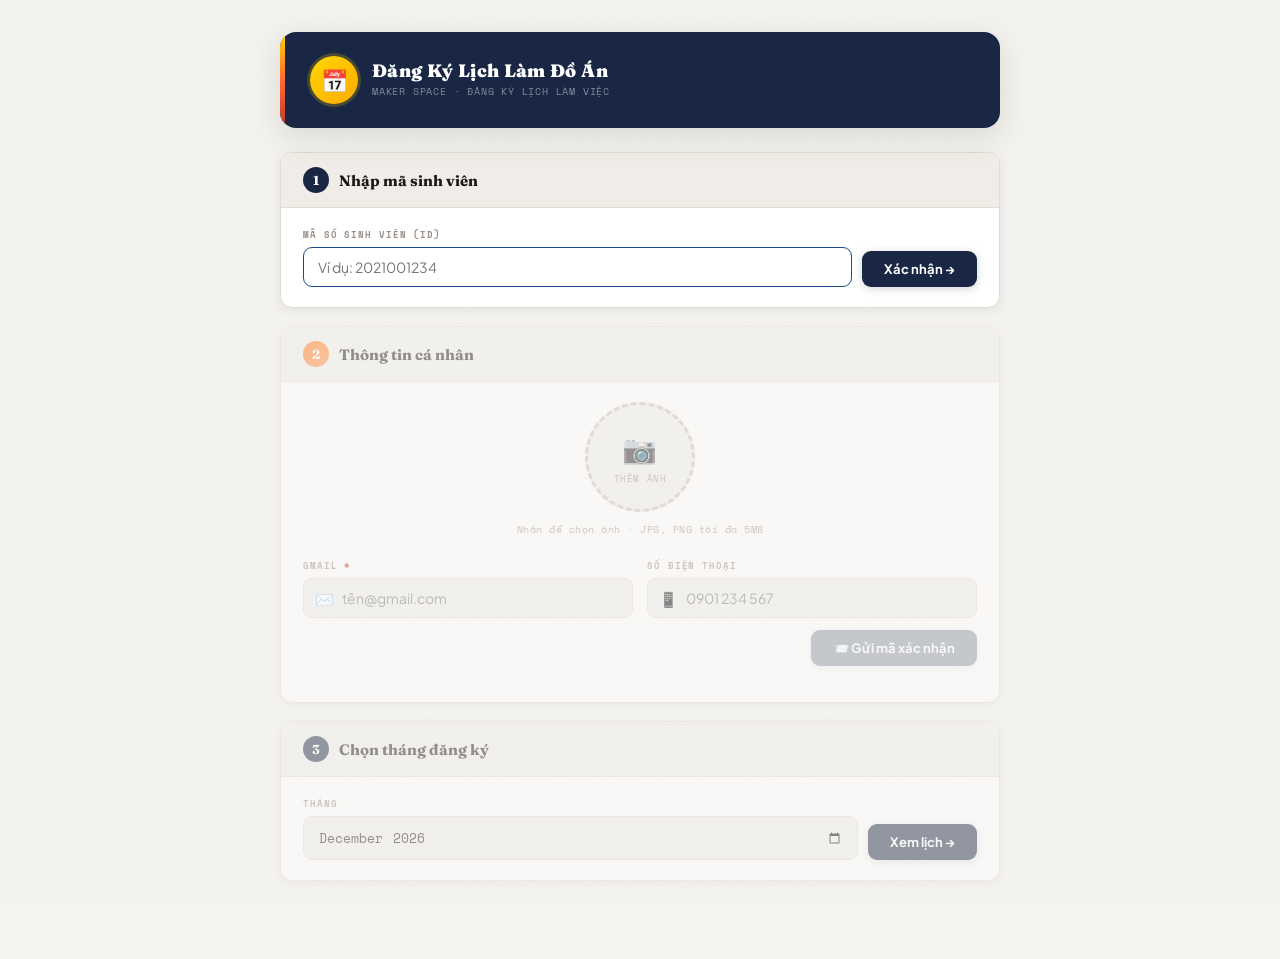
==== commit e8f25e19: "update13/5" ====
--- a/register.html
+++ b/register.html
@@ -23,29 +23,28 @@
   body::before { content:''; position:fixed; inset:0; background-image:url("data:image/svg+xml,%3Csvg xmlns='http://www.w3.org/2000/svg' width='400' height='400'%3E%3Cfilter id='n'%3E%3CfeTurbulence type='fractalNoise' baseFrequency='0.75' numOctaves='4' stitchTiles='stitch'/%3E%3CfeColorMatrix type='saturate' values='0'/%3E%3C/filter%3E%3Crect width='400' height='400' filter='url(%23n)' opacity='0.04'/%3E%3C/svg%3E"); pointer-events:none; z-index:0; opacity:.6; }
   .wrapper { position:relative; z-index:1; max-width:760px; margin:0 auto; padding:32px 20px 60px; }
 
-  /* Header */
-  header { background:var(--navy); border-radius:16px; padding:24px 30px; margin-bottom:24px; display:flex; align-items:center; justify-content:space-between; position:relative; overflow:hidden; box-shadow:var(--shadow-lg); }
+  header { background:var(--navy); border-radius:16px; padding:24px 30px; margin-bottom:24px; display:flex; align-items:center; position:relative; overflow:hidden; box-shadow:var(--shadow-lg); }
   header::before { content:''; position:absolute; left:0; top:0; bottom:0; width:5px; background:linear-gradient(180deg,#ffd700,#ff6b35,#c0392b); }
   .header-left { display:flex; align-items:center; gap:14px; }
   .header-icon { width:48px; height:48px; background:linear-gradient(135deg,#ffd700,#ffaa00); border-radius:50%; display:flex; align-items:center; justify-content:center; font-size:22px; box-shadow:0 0 0 3px rgba(255,215,0,0.2); flex-shrink:0; }
   .header-text h1 { font-family:var(--display); font-size:18px; font-weight:900; color:#fff; letter-spacing:.02em; line-height:1.1; }
   .header-text p  { font-family:var(--mono); font-size:10px; color:rgba(255,255,255,0.45); margin-top:4px; letter-spacing:.08em; text-transform:uppercase; }
 
-  /* Card */
-  .card { background:var(--white); border:1.5px solid var(--border); border-radius:var(--radius); box-shadow:var(--shadow); overflow:hidden; margin-bottom:18px; }
+  .card { background:var(--white); border:1.5px solid var(--border); border-radius:var(--radius); box-shadow:var(--shadow); overflow:hidden; margin-bottom:18px; transition:opacity .3s, transform .3s; }
+  .card.locked { opacity:.45; pointer-events:none; }
   .card-header { background:var(--surface2); border-bottom:1.5px solid var(--border); padding:14px 22px; display:flex; align-items:center; gap:10px; }
   .card-step { width:26px; height:26px; background:var(--navy); color:#fff; border-radius:50%; display:flex; align-items:center; justify-content:center; font-family:var(--display); font-size:13px; font-weight:700; flex-shrink:0; }
   .card-title { font-family:var(--display); font-size:15px; font-weight:700; color:var(--ink); }
   .card-body  { padding:20px 22px; }
-
-  /* Fields & Buttons */
+  .card-done-badge { margin-left:auto; background:var(--accent-in-light); color:var(--accent-in); border:1.5px solid #b8dfc8; border-radius:20px; padding:3px 10px; font-family:var(--mono); font-size:10px; font-weight:700; letter-spacing:.05em; display:none; }
+
   .id-row { display:flex; gap:10px; align-items:flex-end; flex-wrap:wrap; }
   .field  { display:flex; flex-direction:column; gap:6px; flex:1; min-width:180px; }
   .field label { font-family:var(--mono); font-size:9px; font-weight:700; letter-spacing:.1em; text-transform:uppercase; color:var(--text-dim); }
   .field input { padding:10px 14px; border:1.5px solid var(--border); border-radius:9px; font-family:var(--sans); font-size:14px; color:var(--ink); background:var(--surface2); outline:none; transition:border-color .2s,background .2s; }
   .field input:focus { border-color:var(--accent-blue); background:var(--white); }
   .field input.confirmed { border-color:var(--accent-in); background:var(--accent-in-light); font-weight:700; }
-  .btn { padding:10px 22px; border-radius:9px; border:none; font-family:var(--sans); font-size:13px; font-weight:700; cursor:pointer; transition:all .2s; display:inline-flex; align-items:center; gap:8px; }
+  .btn { padding:10px 22px; border-radius:9px; border:none; font-family:var(--sans); font-size:13px; font-weight:700; cursor:pointer; transition:all .2s; display:inline-flex; align-items:center; gap:8px; white-space:nowrap; }
   .btn-primary { background:var(--navy); color:#fff; box-shadow:0 2px 8px rgba(26,39,68,0.2); }
   .btn-primary:hover { background:#243560; transform:translateY(-1px); }
   .btn-primary:disabled { opacity:.5; cursor:not-allowed; transform:none; }
@@ -55,7 +54,6 @@
   .btn-outline { background:var(--white); color:var(--text); border:1.5px solid var(--border); }
   .btn-outline:hover { border-color:var(--accent-blue); color:var(--accent-blue); }
 
-  /* Student banner */
   .student-banner { display:none; background:var(--accent-in-light); border:1.5px solid #b8dfc8; border-radius:9px; padding:12px 16px; margin-top:14px; align-items:center; gap:12px; }
   .student-avatar { width:40px; height:40px; background:var(--accent-in); color:#fff; border-radius:10px; display:flex; align-items:center; justify-content:center; font-family:var(--display); font-size:18px; font-weight:700; flex-shrink:0; text-transform:uppercase; }
   .student-info strong { font-size:14px; font-weight:700; color:var(--ink); display:block; }
@@ -75,12 +73,89 @@
   .info-grid { display:grid; grid-template-columns:1fr 1fr; gap:14px; }
   .field-with-icon { display:flex; flex-direction:column; gap:6px; }
   .field-with-icon label { font-family:var(--mono); font-size:9px; font-weight:700; letter-spacing:.1em; text-transform:uppercase; color:var(--text-dim); }
-  .input-icon-wrap { position:relative; display:flex; align-items:center; }
-  .input-icon-wrap .icon { position:absolute; left:12px; font-size:15px; pointer-events:none; line-height:1; }
-  .input-icon-wrap input { width:100%; padding:10px 14px 10px 38px; border:1.5px solid var(--border); border-radius:9px; font-family:var(--sans); font-size:14px; color:var(--ink); background:var(--surface2); outline:none; transition:border-color .2s,background .2s; }
+  .input-icon-wrap { position:relative; display:flex; align-items:center; gap:8px; }
+  .input-icon-wrap .icon { position:absolute; left:12px; font-size:15px; pointer-events:none; line-height:1; z-index:1; }
+  .input-icon-wrap input { flex:1; padding:10px 14px 10px 38px; border:1.5px solid var(--border); border-radius:9px; font-family:var(--sans); font-size:14px; color:var(--ink); background:var(--surface2); outline:none; transition:border-color .2s,background .2s; width:100%; }
   .input-icon-wrap input:focus { border-color:var(--accent-blue); background:var(--white); }
   .input-icon-wrap input.valid { border-color:var(--accent-in); background:var(--accent-in-light); }
+  .input-icon-wrap input.verified { border-color:var(--accent-in); background:var(--accent-in-light); font-weight:600; }
   .info-saved-badge { display:none; align-items:center; gap:7px; background:var(--accent-in-light); border:1.5px solid #b8dfc8; border-radius:8px; padding:8px 14px; font-family:var(--mono); font-size:11px; color:var(--accent-in); font-weight:600; margin-top:14px; }
+
+  /* ── OTP Section ── */
+  .otp-section { display:none; margin-top:14px; }
+  .otp-box {
+    background: linear-gradient(135deg, #e8eef7, #f0ede8);
+    border: 1.5px solid #b8cfe8;
+    border-radius: 12px;
+    padding: 18px 20px;
+  }
+  .otp-box-title { font-family:var(--display); font-size:14px; font-weight:700; color:var(--navy); margin-bottom:4px; }
+  .otp-box-sub   { font-family:var(--mono); font-size:10px; color:var(--text-dim); margin-bottom:16px; letter-spacing:.04em; }
+  .otp-input-row { display:flex; gap:8px; align-items:center; }
+
+  /* 6 digit boxes */
+  .otp-digits { display:flex; gap:6px; }
+  .otp-digit {
+    width:42px; height:52px;
+    border:2px solid var(--border);
+    border-radius:10px;
+    background:var(--white);
+    font-family:var(--display);
+    font-size:22px;
+    font-weight:700;
+    color:var(--navy);
+    text-align:center;
+    outline:none;
+    transition:border-color .15s, box-shadow .15s, background .15s;
+    caret-color: var(--accent-blue);
+  }
+  .otp-digit:focus {
+    border-color:var(--accent-blue);
+    box-shadow:0 0 0 3px rgba(26,74,138,0.12);
+    background:var(--accent-blue-light);
+  }
+  .otp-digit.filled {
+    border-color: var(--accent-blue);
+    background: var(--accent-blue-light);
+  }
+  .otp-digit.correct {
+    border-color: var(--accent-in);
+    background: var(--accent-in-light);
+    color: var(--accent-in);
+  }
+  .otp-digit.wrong {
+    border-color: var(--accent-out);
+    background: var(--accent-out-light);
+    color: var(--accent-out);
+    animation: shake .3s ease;
+  }
+  @keyframes shake {
+    0%,100%{transform:translateX(0)}
+    20%{transform:translateX(-4px)}
+    40%{transform:translateX(4px)}
+    60%{transform:translateX(-4px)}
+    80%{transform:translateX(4px)}
+  }
+
+  .otp-actions { display:flex; align-items:center; gap:10px; margin-top:14px; flex-wrap:wrap; }
+  .otp-countdown { font-family:var(--mono); font-size:11px; color:var(--text-dim); }
+  .otp-countdown.urgent { color:var(--accent-out); font-weight:700; }
+  .otp-resend { font-family:var(--mono); font-size:11px; color:var(--accent-blue); cursor:pointer; text-decoration:underline; display:none; }
+  .otp-resend:hover { color:#243560; }
+  .gmail-verified-banner {
+    display:none;
+    background:var(--accent-in-light);
+    border:1.5px solid #b8dfc8;
+    border-radius:9px;
+    padding:10px 14px;
+    margin-top:12px;
+    align-items:center;
+    gap:10px;
+    font-family:var(--mono);
+    font-size:11px;
+    color:var(--accent-in);
+    font-weight:600;
+  }
 
   /* Month picker */
   .month-row { display:flex; gap:10px; align-items:flex-end; flex-wrap:wrap; }
@@ -101,7 +176,11 @@
   .cal-day:hover:not(.empty):not(.past):not(.weekend-day) { border-color:var(--accent-blue); transform:translateY(-1px); box-shadow:0 4px 12px rgba(26,74,138,0.12); }
   .cal-day.empty       { background:transparent; border-color:transparent; cursor:default; }
   .cal-day.past        { opacity:.38; cursor:not-allowed; }
-  .cal-day.weekend-day { opacity:.4; cursor:not-allowed; background:var(--surface2); }
+  .cal-day.weekend-day {
+  background: #f7f7f7;
+  opacity: 1;
+  cursor: pointer;
+}
   .cal-day.is-today    { box-shadow:0 0 0 2px var(--navy); }
   .cal-day.is-today .cal-day-num { color:var(--navy); }
   .cal-day-num { font-family:var(--display); font-size:14px; font-weight:700; color:var(--text-mid); line-height:1; }
@@ -111,7 +190,6 @@
   .cal-day.selected.no-time::after { content:'Chưa có giờ'; position:absolute; bottom:4px; font-family:var(--mono); font-size:7px; color:#b87a00; letter-spacing:.04em; }
   .warn-badge { display:none; background:#fff3cd; border:1.5px solid #f0c040; border-radius:9px; padding:10px 14px; font-family:var(--sans); font-size:12px; color:#8a6000; font-weight:500; margin-bottom:14px; line-height:1.5; }
 
-  /* Summary */
   .summary-bar { background:var(--white); border:1.5px solid var(--border); border-radius:var(--radius); padding:14px 20px; display:flex; align-items:center; gap:16px; flex-wrap:wrap; margin-bottom:14px; box-shadow:var(--shadow); }
   .summary-chip { display:flex; align-items:center; gap:6px; font-family:var(--mono); font-size:11px; font-weight:600; padding:5px 12px; border-radius:20px; border:1.5px solid; }
   .chip-green  { background:var(--accent-in-light);     color:var(--accent-in);     border-color:#b8dfc8; }
@@ -120,148 +198,41 @@
   .chip-yellow { background:var(--accent-yellow-light); color:var(--accent-yellow); border-color:#f0d898; }
   .summary-bar .spacer { flex:1; }
 
-  /* Submit */
   .submit-section { display:none; background:linear-gradient(135deg,var(--accent-in-light),#f0f7ff); border:1.5px solid #b8dfc8; border-radius:var(--radius); padding:20px 22px; text-align:center; box-shadow:var(--shadow); }
   .submit-section p { font-family:var(--sans); font-size:13px; color:var(--text-mid); margin-bottom:14px; line-height:1.6; }
   .submit-warn { background:#fff3cd; border:1.5px solid #f0c040; border-radius:8px; padding:9px 14px; font-family:var(--sans); font-size:12px; color:#8a6000; margin-bottom:14px; line-height:1.5; display:none; }
 
-  /* Toast */
-  .toast { position:fixed; bottom:24px; right:24px; padding:13px 18px; border-radius:10px; font-family:var(--sans); font-size:13px; font-weight:600; box-shadow:var(--shadow-lg); z-index:999; display:none; align-items:center; gap:10px; animation:slideUp .25s ease; }
+  .toast { position:fixed; bottom:24px; right:24px; padding:13px 18px; border-radius:10px; font-family:var(--sans); font-size:13px; font-weight:600; box-shadow:var(--shadow-lg); z-index:999; display:none; align-items:center; gap:10px; animation:slideUp .25s ease; max-width:320px; }
   @keyframes slideUp { from{opacity:0;transform:translateY(12px)} to{opacity:1;transform:translateY(0)} }
   .toast.success { background:var(--accent-in-light);   color:var(--accent-in);   border:1.5px solid #b8dfc8; }
   .toast.error   { background:var(--accent-out-light);  color:var(--accent-out);  border:1.5px solid #f0b8b0; }
   .toast.info    { background:var(--accent-blue-light); color:var(--accent-blue); border:1.5px solid #b8cfe8; }
   .spinner { width:16px; height:16px; border:2.5px solid rgba(255,255,255,0.3); border-top-color:#fff; border-radius:50%; animation:spin .7s linear infinite; display:none; }
   @keyframes spin { to { transform:rotate(360deg); } }
-
-  /* ════════════════════════════════════════
-     SCROLL WHEEL TIME PICKER
-  ════════════════════════════════════════ */
-  .tp-overlay {
-    position:fixed; inset:0;
-    background:rgba(26,23,20,0.55);
-    backdrop-filter:blur(7px);
-    z-index:300;
-    display:flex; align-items:center; justify-content:center;
-    padding:20px;
-  }
-
-  .tp-card {
-    background:var(--white);
-    border:1.5px solid var(--border);
-    border-radius:20px;
-    padding:26px 26px 20px;
-    width:100%; max-width:380px;
-    box-shadow:var(--shadow-lg);
-    animation:popIn .2s ease;
-  }
+  @keyframes unlockCard { from{opacity:.45;transform:translateY(8px)} to{opacity:1;transform:translateY(0)} }
+  .card.unlocking { animation:unlockCard .4s ease forwards; }
+
+  /* TIME PICKER */
+  .tp-overlay { position:fixed; inset:0; background:rgba(26,23,20,0.55); backdrop-filter:blur(7px); z-index:300; display:flex; align-items:center; justify-content:center; padding:20px; }
+  .tp-card { background:var(--white); border:1.5px solid var(--border); border-radius:20px; padding:26px 26px 20px; width:100%; max-width:380px; box-shadow:var(--shadow-lg); animation:popIn .2s ease; }
   @keyframes popIn { from{opacity:0;transform:scale(.94)} to{opacity:1;transform:scale(1)} }
-
   .tp-title { font-family:var(--display); font-size:17px; font-weight:700; color:var(--ink); margin-bottom:3px; }
   .tp-date  { font-family:var(--mono); font-size:11px; color:var(--text-dim); margin-bottom:20px; letter-spacing:.06em; }
-
-  .tp-pickers {
-    display:grid;
-    grid-template-columns:1fr 1fr;
-    gap:14px;
-    margin-bottom:22px;
-  }
-
+  .tp-pickers { display:grid; grid-template-columns:1fr 1fr; gap:14px; margin-bottom:22px; }
   .tp-picker-wrap { display:flex; flex-direction:column; align-items:center; gap:8px; }
-
-  .tp-picker-label {
-    font-family:var(--mono); font-size:9px; font-weight:700;
-    letter-spacing:.1em; text-transform:uppercase; color:var(--text-dim);
-    align-self:flex-start;
-  }
-
-  /* Big time display above each drum */
-  .tp-time-display {
-    font-family:var(--display); font-size:30px; font-weight:700;
-    color:var(--text-dim); letter-spacing:.03em;
-    background:var(--surface2); border:1.5px solid var(--border);
-    border-radius:12px; padding:10px 0;
-    width:100%; text-align:center;
-    transition:border-color .2s, color .2s, background .2s;
-  }
-  .tp-time-display.set {
-    color:var(--navy);
-    border-color:var(--accent-blue);
-    background:var(--accent-blue-light);
-  }
-  .tp-time-display.in-set  { color:var(--accent-in);   border-color:var(--accent-in);   background:var(--accent-in-light); }
-  .tp-time-display.out-set { color:var(--accent-out);  border-color:var(--accent-out);  background:var(--accent-out-light); }
-
-  /* Drum container: holds H drum + colon + M drum */
-  .tp-drum-row {
-    display:flex; align-items:center; gap:0;
-    background:var(--surface2);
-    border:1.5px solid var(--border);
-    border-radius:14px;
-    overflow:hidden;
-    width:100%;
-    position:relative;
-  }
-
-  /* Selection highlight strip (middle item) */
-  .tp-drum-row::before {
-    content:'';
-    position:absolute; left:0; right:0;
-    top:50%; transform:translateY(-50%);
-    height:42px;
-    background:rgba(26,74,138,0.07);
-    border-top:2px solid rgba(26,74,138,0.25);
-    border-bottom:2px solid rgba(26,74,138,0.25);
-    pointer-events:none; z-index:2;
-  }
-
-  /* Top/bottom fade */
-  .tp-drum-row::after {
-    content:'';
-    position:absolute; inset:0;
-    background:linear-gradient(to bottom, var(--surface2) 0%, transparent 28%, transparent 72%, var(--surface2) 100%);
-    pointer-events:none; z-index:3;
-  }
-
-  /* Individual scrollable column */
-  .tp-drum {
-    flex:1;
-    height:168px;
-    overflow-y:scroll;
-    scrollbar-width:none;
-    -ms-overflow-style:none;
-    scroll-snap-type:y mandatory;
-    /* padding so first/last items land at center */
-    padding:63px 0;
-  }
+  .tp-picker-label { font-family:var(--mono); font-size:9px; font-weight:700; letter-spacing:.1em; text-transform:uppercase; color:var(--text-dim); align-self:flex-start; }
+  .tp-time-display { font-family:var(--display); font-size:30px; font-weight:700; color:var(--text-dim); letter-spacing:.03em; background:var(--surface2); border:1.5px solid var(--border); border-radius:12px; padding:10px 0; width:100%; text-align:center; transition:border-color .2s,color .2s,background .2s; }
+  .tp-time-display.in-set  { color:var(--accent-in);  border-color:var(--accent-in);  background:var(--accent-in-light); }
+  .tp-time-display.out-set { color:var(--accent-out); border-color:var(--accent-out); background:var(--accent-out-light); }
+  .tp-drum-row { display:flex; align-items:center; background:var(--surface2); border:1.5px solid var(--border); border-radius:14px; overflow:hidden; width:100%; position:relative; }
+  .tp-drum-row::before { content:''; position:absolute; left:0; right:0; top:50%; transform:translateY(-50%); height:42px; background:rgba(26,74,138,0.07); border-top:2px solid rgba(26,74,138,0.25); border-bottom:2px solid rgba(26,74,138,0.25); pointer-events:none; z-index:2; }
+  .tp-drum-row::after  { content:''; position:absolute; inset:0; background:linear-gradient(to bottom,var(--surface2) 0%,transparent 28%,transparent 72%,var(--surface2) 100%); pointer-events:none; z-index:3; }
+  .tp-drum { flex:1; height:168px; overflow-y:scroll; scrollbar-width:none; -ms-overflow-style:none; scroll-snap-type:y mandatory; padding:63px 0; }
   .tp-drum::-webkit-scrollbar { display:none; }
-
-  /* Colon separator */
-  .tp-drum-colon {
-    width:20px; flex-shrink:0;
-    display:flex; align-items:center; justify-content:center;
-    font-family:var(--display); font-size:22px; font-weight:700;
-    color:var(--text-dim); z-index:4; position:relative;
-    user-select:none; pointer-events:none;
-  }
-
-  /* Each item in drum */
-  .tp-drum-item {
-    height:42px;
-    display:flex; align-items:center; justify-content:center;
-    font-family:var(--display); font-size:19px; font-weight:700;
-    color:var(--text-dim);
-    scroll-snap-align:center;
-    cursor:pointer;
-    transition:color .1s, transform .1s;
-    user-select:none;
-  }
+  .tp-drum-colon { width:20px; flex-shrink:0; display:flex; align-items:center; justify-content:center; font-family:var(--display); font-size:22px; font-weight:700; color:var(--text-dim); z-index:4; position:relative; user-select:none; pointer-events:none; }
+  .tp-drum-item { height:42px; display:flex; align-items:center; justify-content:center; font-family:var(--display); font-size:19px; font-weight:700; color:var(--text-dim); scroll-snap-align:center; cursor:pointer; transition:color .1s,transform .1s; user-select:none; }
   .tp-drum-item:hover { color:var(--accent-blue); }
-  .tp-drum-item.active {
-    color:var(--navy);
-    transform:scale(1.12);
-  }
-
+  .tp-drum-item.active { color:var(--navy); transform:scale(1.12); }
   .tp-actions { display:flex; gap:8px; }
 
   @media (max-width:500px) {
@@ -271,6 +242,7 @@
     .tp-pickers { gap:8px; }
     .tp-time-display { font-size:24px; }
     .tp-drum-item { font-size:17px; }
+    .otp-digit { width:36px; height:46px; font-size:18px; }
   }
 </style>
 </head>
@@ -288,10 +260,11 @@
   </header>
 
   <!-- Step 1 -->
-  <div class="card">
+  <div class="card" id="step1Card">
     <div class="card-header">
       <div class="card-step">1</div>
       <div class="card-title">Nhập mã sinh viên</div>
+      <div class="card-done-badge" id="step1DoneBadge">✓ Hoàn thành</div>
     </div>
     <div class="card-body">
       <div class="id-row">
@@ -312,13 +285,16 @@
     </div>
   </div>
 
-  <!-- Step 1.5 -->
-  <div class="card" id="profileCard" style="opacity:.45;pointer-events:none">
+  <!-- Step 2: Thông tin + OTP -->
+  <div class="card locked" id="profileCard">
     <div class="card-header">
-      <div class="card-step" style="background:linear-gradient(135deg,#ff6a00,#ff8c42)">★</div>
+      <div class="card-step" style="background:linear-gradient(135deg,#ff6a00,#ff8c42)">2</div>
       <div class="card-title">Thông tin cá nhân</div>
+      <div class="card-done-badge" id="step2DoneBadge">✓ Hoàn thành</div>
     </div>
     <div class="card-body">
+
+      <!-- Avatar -->
       <div class="profile-upload-area">
         <div class="avatar-preview" id="avatarPreview" onclick="document.getElementById('avatarInput').click()">
           <div class="avatar-placeholder" id="avatarPlaceholder"><span>📷</span><span>Thêm ảnh</span></div>
@@ -327,33 +303,78 @@
         <div class="avatar-hint">Nhấn để chọn ảnh · JPG, PNG tối đa 5MB</div>
         <input type="file" id="avatarInput" accept="image/*" style="display:none" onchange="previewAvatar(event)">
       </div>
+
+      <!-- Gmail + SĐT -->
       <div class="info-grid">
         <div class="field-with-icon">
-          <label>Gmail</label>
+          <label>Gmail <span style="color:var(--accent-out)">*</span></label>
           <div class="input-icon-wrap">
             <span class="icon">✉️</span>
-            <input type="email" id="profileGmail" placeholder="tên@gmail.com" oninput="validateEmail(this)" onblur="validateEmail(this)">
+            <input type="email" id="profileGmail" placeholder="tên@gmail.com"
+                   oninput="onGmailChange()" onblur="validateEmail(this)">
           </div>
         </div>
         <div class="field-with-icon">
           <label>Số điện thoại</label>
           <div class="input-icon-wrap">
             <span class="icon">📱</span>
-            <input type="tel" id="profilePhone" placeholder="0901 234 567" oninput="validatePhone(this)" onblur="validatePhone(this)">
+            <input type="tel" id="profilePhone" placeholder="0901 234 567"
+                   oninput="validatePhone(this)" onblur="validatePhone(this)">
           </div>
         </div>
       </div>
+
+      <!-- Nút gửi OTP -->
+      <div style="display:flex;justify-content:flex-end;margin-top:12px">
+        <button class="btn btn-primary" id="btnSendOtp" onclick="sendOtp()" disabled>
+          📨 Gửi mã xác nhận
+        </button>
+      </div>
+
+      <!-- OTP box (hiện sau khi gửi) -->
+      <div class="otp-section" id="otpSection">
+        <div class="otp-box">
+          <div class="otp-box-title">🔐 Nhập mã xác nhận</div>
+          <div class="otp-box-sub" id="otpSubText">Nhập mã 6 số đã gửi tới gmail của bạn</div>
+          <div class="otp-digits" id="otpDigits">
+            <input class="otp-digit" maxlength="1" inputmode="numeric" pattern="[0-9]" data-idx="0">
+            <input class="otp-digit" maxlength="1" inputmode="numeric" pattern="[0-9]" data-idx="1">
+            <input class="otp-digit" maxlength="1" inputmode="numeric" pattern="[0-9]" data-idx="2">
+            <input class="otp-digit" maxlength="1" inputmode="numeric" pattern="[0-9]" data-idx="3">
+            <input class="otp-digit" maxlength="1" inputmode="numeric" pattern="[0-9]" data-idx="4">
+            <input class="otp-digit" maxlength="1" inputmode="numeric" pattern="[0-9]" data-idx="5">
+          </div>
+          <div class="otp-actions">
+            <button class="btn btn-success" id="btnVerifyOtp" onclick="verifyOtp()" disabled>
+              ✓ Xác nhận OTP
+            </button>
+            <span class="otp-countdown" id="otpCountdown"></span>
+            <span class="otp-resend" id="otpResend" onclick="sendOtp()">Gửi lại mã</span>
+          </div>
+        </div>
+        <!-- Gmail đã xác nhận -->
+        <div class="gmail-verified-banner" id="gmailVerifiedBanner">
+          <span>✅</span>
+          <span id="gmailVerifiedText">Gmail đã xác nhận</span>
+        </div>
+      </div>
+
       <div class="info-saved-badge" id="infoSavedBadge">✓ Thông tin đã được lưu</div>
+
+      <!-- Nút lưu (chỉ hiện sau khi OTP xác nhận xong) -->
       <div style="display:flex;justify-content:flex-end;margin-top:16px">
-        <button class="btn btn-primary" onclick="savePersonalInfo()">Lưu thông tin →</button>
-      </div>
+        <button class="btn btn-success" id="btnSaveInfo" onclick="savePersonalInfo()" style="display:none">
+          💾 Lưu & tiếp tục →
+        </button>
+      </div>
+
     </div>
   </div>
 
-  <!-- Step 2 -->
-  <div class="card" id="step2Card" style="opacity:.45;pointer-events:none">
+  <!-- Step 3 -->
+  <div class="card locked" id="step3Card">
     <div class="card-header">
-      <div class="card-step">2</div>
+      <div class="card-step">3</div>
       <div class="card-title">Chọn tháng đăng ký</div>
     </div>
     <div class="card-body">
@@ -367,15 +388,15 @@
     </div>
   </div>
 
-  <!-- Step 3 -->
-  <div class="card cal-section" id="step3Card">
+  <!-- Step 4 -->
+  <div class="card cal-section" id="step4Card">
     <div class="card-header">
-      <div class="card-step">3</div>
+      <div class="card-step">4</div>
       <div class="card-title" id="calTitle">Chọn ngày làm việc</div>
     </div>
     <div class="card-body">
       <div class="cal-info-bar">
-        📌 <strong>Nhấn vào ngày</strong> để chọn và đặt giờ · Nhấn lại vào ngày đã chọn để chỉnh giờ · Mỗi ngày <strong>phải có giờ</strong> mới được gửi.
+        📌 <strong>Nhấn vào ngày</strong> để chọn và đặt giờ · Nhấn lại để chỉnh giờ · Mỗi ngày <strong>phải có giờ</strong> mới được gửi.
       </div>
       <div class="warn-badge" id="warnBadge"></div>
       <div class="summary-bar">
@@ -396,37 +417,30 @@
     <p>✅ Bạn đã chọn <strong id="submitCount">0</strong> ngày trong tháng <strong id="submitMonth">—</strong>.</p>
     <div class="submit-warn" id="submitWarn"></div>
     <div style="display:flex;gap:10px;justify-content:center;flex-wrap:wrap">
-      <button class="btn btn-outline"  onclick="loadCalendar()">↺ Chỉnh sửa lại</button>
-      <button class="btn btn-success"  onclick="submitSchedule()" id="btnSubmit">
+      <button class="btn btn-outline" onclick="loadCalendar()">↺ Chỉnh sửa lại</button>
+      <button class="btn btn-success" onclick="submitSchedule()" id="btnSubmit">
         <div class="spinner" id="submitSpinner"></div>🚀 Gửi đăng ký
       </button>
     </div>
   </div>
 
-</div><!-- /wrapper -->
-
-<!-- ════════════════════════════════════════
-     SCROLL WHEEL TIME PICKER POPUP
-════════════════════════════════════════ -->
+</div>
+
+<!-- TIME PICKER -->
 <div class="tp-overlay" id="tpOverlay" style="display:none">
   <div class="tp-card">
     <div class="tp-title">⏰ Đặt giờ làm việc</div>
     <div class="tp-date" id="tpDate">—</div>
-
     <div class="tp-pickers">
-
-      <!-- Giờ vào -->
       <div class="tp-picker-wrap">
         <div class="tp-picker-label">🟢 Giờ đến</div>
         <div class="tp-time-display" id="dispIn">00:00</div>
         <div class="tp-drum-row">
-          <div class="tp-drum" id="drumInH"  data-tid="inH"></div>
+          <div class="tp-drum" id="drumInH" data-tid="inH"></div>
           <div class="tp-drum-colon">:</div>
-          <div class="tp-drum" id="drumInM"  data-tid="inM"></div>
+          <div class="tp-drum" id="drumInM" data-tid="inM"></div>
         </div>
       </div>
-
-      <!-- Giờ ra -->
       <div class="tp-picker-wrap">
         <div class="tp-picker-label">🔴 Giờ về</div>
         <div class="tp-time-display" id="dispOut">00:00</div>
@@ -436,9 +450,7 @@
           <div class="tp-drum" id="drumOutM" data-tid="outM"></div>
         </div>
       </div>
-
-    </div>
-
+    </div>
     <div class="tp-actions">
       <button class="btn btn-primary" onclick="confirmTimePick()" style="flex:1">✓ Xác nhận</button>
       <button class="btn btn-outline" onclick="closeTimePicker()">Hủy</button>
@@ -453,142 +465,196 @@
 const DOW = ['CN','T2','T3','T4','T5','T6','T7'];
 
 let confirmed    = false;
+let profileSaved = false;
+let gmailVerified = false;         // ← NEW
+let verifiedGmail = '';            // ← NEW
 let empId        = '';
 let empName      = '';
 let currentMonth = '';
 let selectedDays = {};
 let editingDate  = '';
 let avatarDataUrl= '';
-
-/* ══════════════════════════════════════════
-   SCROLL WHEEL TIME PICKER
-══════════════════════════════════════════ */
-
-// Live state for the 4 drum values
-const tp = { inH:0, inM:0, outH:0, outM:0 };
-
+let otpTimer     = null;
+let otpExpire    = 0;
+
+/* ── helpers ── */
 function p2(n) { return String(n).padStart(2,'0'); }
 
-// Build a drum column
-function buildDrum(el, count, initVal, key) {
-  el.innerHTML = '';
-  for (let i = 0; i < count; i++) {
-    const item = document.createElement('div');
-    item.className = 'tp-drum-item';
-    item.textContent = p2(i);
-    item.dataset.v   = i;
-    el.appendChild(item);
-  }
-  // Attach scroll listener
-  let t;
-  el.addEventListener('scroll', () => {
-    clearTimeout(t);
-    t = setTimeout(() => snapDrum(el, key), 90);
+function unlockCard(id) {
+  const el = document.getElementById(id);
+  el.classList.remove('locked');
+  el.classList.add('unlocking');
+  el.addEventListener('animationend', () => el.classList.remove('unlocking'), {once:true});
+}
+
+/* ══════════════════════════════════
+   OTP LOGIC
+══════════════════════════════════ */
+function onGmailChange() {
+  const input = document.getElementById('profileGmail');
+  validateEmail(input);
+  const valid = /^[^\s@]+@[^\s@]+\.[^\s@]+$/.test(input.value.trim());
+  document.getElementById('btnSendOtp').disabled = !valid;
+  // Reset nếu gmail thay đổi sau khi đã xác nhận
+  if (gmailVerified && input.value.trim() !== verifiedGmail) {
+    resetGmailVerification();
+  }
+}
+
+function resetGmailVerification() {
+  gmailVerified = false; verifiedGmail = '';
+  document.getElementById('gmailVerifiedBanner').style.display = 'none';
+  document.getElementById('btnSaveInfo').style.display = 'none';
+  document.getElementById('profileGmail').classList.remove('verified');
+  document.getElementById('otpSection').style.display = 'none';
+  clearOtpDigits();
+}
+
+function clearOtpDigits() {
+  document.querySelectorAll('.otp-digit').forEach(d => {
+    d.value = ''; d.classList.remove('filled','correct','wrong');
   });
-  // Scroll to initial (instant, deferred for layout)
-  requestAnimationFrame(() => scrollDrumTo(el, initVal, false));
-}
-
-function scrollDrumTo(el, val, smooth) {
-  const itemH = 42;
-  el.scrollTo({ top: val * itemH, behavior: smooth ? 'smooth' : 'instant' });
-  highlightDrum(el, val);
-}
-
-function snapDrum(el, key) {
-  const itemH = 42;
-  const idx   = Math.round(el.scrollTop / itemH);
-  const max   = el.children.length - 1;
-  const clamped = Math.max(0, Math.min(idx, max));
-  el.scrollTo({ top: clamped * itemH, behavior: 'smooth' });
-  tp[key] = clamped;
-  highlightDrum(el, clamped);
-  refreshDisplays();
-}
-
-function highlightDrum(el, val) {
-  Array.from(el.children).forEach(c => c.classList.toggle('active', Number(c.dataset.v) === val));
-}
-
-function refreshDisplays() {
-  const inStr  = `${p2(tp.inH)}:${p2(tp.inM)}`;
-  const outStr = `${p2(tp.outH)}:${p2(tp.outM)}`;
-  const di = document.getElementById('dispIn');
-  const dout = document.getElementById('dispOut');
-  di.textContent   = inStr;
-  dout.textContent = outStr;
-  di.className   = 'tp-time-display in-set';
-  dout.className = 'tp-time-display out-set';
-}
-
-function openTimePicker(dateStr) {
-  const dow = new Date(dateStr+'T00:00:00').getDay();
-  if (dow===0||dow===6) return;
-  if (dateStr < new Date().toISOString().split('T')[0]) return;
-
-  if (!(dateStr in selectedDays)) {
-    selectedDays[dateStr] = {};
-    refreshDay(dateStr);
-    updateSummary();
-  }
-
-  editingDate = dateStr;
-  const [y,m,d] = dateStr.split('-');
-  document.getElementById('tpDate').textContent =
-    `${DOW[new Date(dateStr+'T00:00:00').getDay()]} ${d}/${m}/${y}`;
-
-  const ov = selectedDays[dateStr] || {};
-  const [ih,im]  = ov.in  ? ov.in.split(':').map(Number)  : [7,  0];
-  const [oh,om]  = ov.out ? ov.out.split(':').map(Number) : [17, 0];
-  tp.inH=ih; tp.inM=im; tp.outH=oh; tp.outM=om;
-
-  // Build all 4 drums
-  buildDrum(document.getElementById('drumInH'),  24, ih, 'inH');
-  buildDrum(document.getElementById('drumInM'),  60, im, 'inM');
-  buildDrum(document.getElementById('drumOutH'), 24, oh, 'outH');
-  buildDrum(document.getElementById('drumOutM'), 60, om, 'outM');
-
-  refreshDisplays();
-  document.getElementById('tpOverlay').style.display = 'flex';
-}
-
-function closeTimePicker() {
-  document.getElementById('tpOverlay').style.display = 'none';
-  editingDate = '';
-}
-
-document.getElementById('tpOverlay').addEventListener('click', e => {
-  if (e.target === document.getElementById('tpOverlay')) closeTimePicker();
+  document.getElementById('btnVerifyOtp').disabled = true;
+}
+
+async function sendOtp() {
+  const gmail = document.getElementById('profileGmail').value.trim();
+  if (!gmail || !/^[^\s@]+@[^\s@]+\.[^\s@]+$/.test(gmail)) {
+    showToast('Gmail không hợp lệ','error'); return;
+  }
+  const btn = document.getElementById('btnSendOtp');
+  btn.disabled = true; btn.textContent = '⏳ Đang gửi...';
+
+  try {
+    const res  = await fetch(`${API}/api/otp/send`, {
+      method:'POST', headers:{'Content-Type':'application/json'},
+      body: JSON.stringify({empId, gmail})
+    });
+    const data = await res.json();
+    if (!data.success) throw new Error(data.error);
+
+    // Hiện OTP box
+    document.getElementById('otpSection').style.display = 'block';
+    document.getElementById('otpSubText').textContent   = `Mã 6 số đã gửi tới ${gmail}`;
+    clearOtpDigits();
+    // Focus ô đầu tiên
+    setTimeout(() => document.querySelector('.otp-digit[data-idx="0"]').focus(), 100);
+
+    // Countdown 10 phút
+    otpExpire = Date.now() + 10 * 60 * 1000;
+    clearInterval(otpTimer);
+    otpTimer = setInterval(tickCountdown, 1000);
+    tickCountdown();
+
+    document.getElementById('otpResend').style.display = 'none';
+    showToast(`✓ Đã gửi OTP tới ${gmail}`,'success');
+  } catch(e) {
+    showToast('Lỗi gửi OTP: ' + e.message, 'error');
+  } finally {
+    btn.disabled = false; btn.textContent = '📨 Gửi mã xác nhận';
+  }
+}
+
+function tickCountdown() {
+  const left = Math.max(0, Math.floor((otpExpire - Date.now()) / 1000));
+  const m    = Math.floor(left / 60), s = left % 60;
+  const el   = document.getElementById('otpCountdown');
+  const rs   = document.getElementById('otpResend');
+  if (left > 0) {
+    el.textContent = `Hết hạn sau ${m}:${p2(s)}`;
+    el.className   = left < 60 ? 'otp-countdown urgent' : 'otp-countdown';
+    rs.style.display = 'none';
+  } else {
+    el.textContent = 'OTP đã hết hạn';
+    el.className   = 'otp-countdown urgent';
+    rs.style.display = 'inline';
+    clearInterval(otpTimer);
+  }
+}
+
+// Điều hướng giữa các ô OTP
+document.addEventListener('DOMContentLoaded', () => {
+  document.querySelectorAll('.otp-digit').forEach((inp, i, all) => {
+    inp.addEventListener('input', e => {
+      const v = e.target.value.replace(/[^0-9]/g,'');
+      e.target.value = v;
+      e.target.classList.toggle('filled', v !== '');
+      if (v && i < 5) all[i+1].focus();
+      checkOtpComplete();
+    });
+    inp.addEventListener('keydown', e => {
+      if (e.key === 'Backspace' && !e.target.value && i > 0) all[i-1].focus();
+      if (e.key === 'Enter') verifyOtp();
+    });
+    inp.addEventListener('paste', e => {
+      e.preventDefault();
+      const text = (e.clipboardData || window.clipboardData).getData('text').replace(/[^0-9]/g,'');
+      [...text.slice(0,6)].forEach((ch, j) => {
+        if (all[j]) { all[j].value = ch; all[j].classList.add('filled'); }
+      });
+      const next = Math.min(text.length, 5);
+      all[next].focus();
+      checkOtpComplete();
+    });
+  });
 });
 
-// Tap on an item → jump to it
-document.addEventListener('click', e => {
-  const item = e.target.closest('.tp-drum-item');
-  if (!item) return;
-  const drum = item.closest('.tp-drum');
-  if (!drum) return;
-  const key = drum.dataset.tid;
-  const val = Number(item.dataset.v);
-  tp[key] = val;
-  scrollDrumTo(drum, val, true);
-  refreshDisplays();
-});
-
-function confirmTimePick() {
-  const inStr  = `${p2(tp.inH)}:${p2(tp.inM)}`;
-  const outStr = `${p2(tp.outH)}:${p2(tp.outM)}`;
-  if (inStr >= outStr) { showToast('Giờ đến phải trước giờ về','error'); return; }
-  selectedDays[editingDate] = { in: inStr, out: outStr };
-  refreshDay(editingDate);
-  updateSummary();
-  closeTimePicker();
-  showToast(`✓ Đặt giờ ${inStr} – ${outStr} cho ngày ${editingDate.split('-').reverse().join('/')}`, 'success');
-}
-
-/* ══════════════════════════════════════════
-   STUDENT / CALENDAR LOGIC
-══════════════════════════════════════════ */
-
+function checkOtpComplete() {
+  const all    = document.querySelectorAll('.otp-digit');
+  const filled = [...all].every(d => d.value !== '');
+  document.getElementById('btnVerifyOtp').disabled = !filled;
+}
+
+async function verifyOtp() {
+  const digits = [...document.querySelectorAll('.otp-digit')].map(d => d.value).join('');
+  if (digits.length < 6) { showToast('Vui lòng nhập đủ 6 số','error'); return; }
+
+  const btn = document.getElementById('btnVerifyOtp');
+  btn.disabled = true; btn.textContent = '⏳ Đang xác nhận...';
+
+  try {
+    const res  = await fetch(`${API}/api/otp/verify`, {
+      method:'POST', headers:{'Content-Type':'application/json'},
+      body: JSON.stringify({empId, otp: digits})
+    });
+    const data = await res.json();
+    if (!data.success) throw new Error(data.error);
+
+    // Thành công
+    clearInterval(otpTimer);
+    gmailVerified = true;
+    verifiedGmail = data.gmail;
+    document.querySelectorAll('.otp-digit').forEach(d => d.classList.add('correct'));
+
+    // Hiện banner xác nhận
+    const banner = document.getElementById('gmailVerifiedBanner');
+    banner.style.display = 'flex';
+    document.getElementById('gmailVerifiedText').textContent = `✅ ${data.gmail} đã xác nhận`;
+
+    // Lock gmail input
+    const gmailInput = document.getElementById('profileGmail');
+    gmailInput.classList.add('verified');
+    gmailInput.readOnly = true;
+
+    // Ẩn countdown, hiện nút lưu
+    document.getElementById('otpCountdown').textContent = '';
+    document.getElementById('otpResend').style.display  = 'none';
+    document.getElementById('btnSaveInfo').style.display = 'inline-flex';
+
+    showToast('✅ Gmail xác nhận thành công!','success');
+  } catch(e) {
+    document.querySelectorAll('.otp-digit').forEach(d => {
+      d.classList.add('wrong');
+      setTimeout(() => d.classList.remove('wrong'), 500);
+    });
+    showToast(e.message, 'error');
+    btn.disabled = false; btn.textContent = '✓ Xác nhận OTP';
+  }
+}
+
+/* ══════════════════════════════════
+   STUDENT
+══════════════════════════════════ */
 async function confirmStudent() {
   const val = document.getElementById('studentId').value.trim();
   if (!val) { showToast('Vui lòng nhập mã sinh viên','error'); return; }
@@ -604,16 +670,33 @@
     document.getElementById('studentIdDisplay').textContent = `ID: ${empId}`;
     document.getElementById('studentBanner').style.display  = 'flex';
     document.getElementById('studentId').classList.add('confirmed');
-    ['profileCard','step2Card'].forEach(id => {
-      const el = document.getElementById(id);
-      el.style.opacity='1'; el.style.pointerEvents='auto';
-    });
+    document.getElementById('step1DoneBadge').style.display = 'flex';
+    unlockCard('profileCard');
     const now = new Date();
     document.getElementById('monthPicker').value =
       `${now.getFullYear()}-${String(now.getMonth()+1).padStart(2,'0')}`;
     showToast(`✓ Chào ${empName}!`,'success');
-    document.getElementById('profileCard').scrollIntoView({behavior:'smooth',block:'start'});
+    await loadExistingProfile(empId);
+    setTimeout(() => document.getElementById('profileCard').scrollIntoView({behavior:'smooth',block:'start'}), 200);
   } catch(e) { showToast(e.message,'error'); }
+}
+
+/* ══════════════════════════════════
+   PROFILE
+══════════════════════════════════ */
+function compressImage(dataUrl, maxWidth=300) {
+  return new Promise(resolve => {
+    const img = new Image();
+    img.onload = () => {
+      const scale = Math.min(1, maxWidth / img.width);
+      const c = document.createElement('canvas');
+      c.width  = img.width  * scale;
+      c.height = img.height * scale;
+      c.getContext('2d').drawImage(img, 0, 0, c.width, c.height);
+      resolve(c.toDataURL('image/jpeg', 0.7));
+    };
+    img.src = dataUrl;
+  });
 }
 
 function previewAvatar(event) {
@@ -621,58 +704,114 @@
   if (!file) return;
   if (file.size > 5*1024*1024) { showToast('Ảnh không được quá 5MB','error'); return; }
   const reader = new FileReader();
-  reader.onload = e => {
-    avatarDataUrl = e.target.result;
-    const preview = document.getElementById('avatarPreview');
+  reader.onload = async e => {
+    const compressed = await compressImage(e.target.result, 300);
+    avatarDataUrl    = compressed;
+    const preview    = document.getElementById('avatarPreview');
     document.getElementById('avatarPlaceholder').style.display = 'none';
     const oldImg = preview.querySelector('img'); if (oldImg) oldImg.remove();
-    const img = document.createElement('img'); img.src = avatarDataUrl;
+    const img = document.createElement('img'); img.src = compressed;
     preview.insertBefore(img, preview.querySelector('.avatar-overlay'));
     showToast('✓ Ảnh đã được chọn','success');
   };
   reader.readAsDataURL(file);
 }
 
+async function loadExistingProfile(id) {
+  try {
+    const res  = await fetch(`${API}/api/student/profile/${id}`);
+    const data = await res.json();
+    if (!data.success) return;
+    const p = data.profile;
+    if (p.gmail) {
+      const gi = document.getElementById('profileGmail');
+      gi.value = p.gmail; validateEmail(gi);
+      document.getElementById('btnSendOtp').disabled = false;
+      // Nếu gmail đã có trong DB → coi như đã xác nhận trước đó (UX tốt hơn)
+      gmailVerified = true; verifiedGmail = p.gmail;
+      gi.classList.add('verified'); gi.readOnly = true;
+      document.getElementById('gmailVerifiedBanner').style.display = 'flex';
+      document.getElementById('gmailVerifiedText').textContent = `✅ ${p.gmail} đã xác nhận`;
+      document.getElementById('btnSaveInfo').style.display = 'inline-flex';
+      // Nếu đã có profile trước → bỏ qua bước lưu, unlock thẳng step 3
+      profileSaved = true;
+      document.getElementById('infoSavedBadge').style.display = 'flex';
+      document.getElementById('step2DoneBadge').style.display = 'flex';
+      unlockCard('step3Card');
+    }
+    if (p.phone) {
+      const pi = document.getElementById('profilePhone');
+      pi.value = p.phone; validatePhone(pi);
+    }
+    if (p.avatar) {
+      avatarDataUrl = p.avatar;
+      const preview = document.getElementById('avatarPreview');
+      document.getElementById('avatarPlaceholder').style.display = 'none';
+      const oldImg = preview.querySelector('img'); if (oldImg) oldImg.remove();
+      const img = document.createElement('img'); img.src = p.avatar;
+      preview.insertBefore(img, preview.querySelector('.avatar-overlay'));
+    }
+  } catch(e) { console.log('[Profile] Chưa có profile cũ'); }
+}
+
 function validateEmail(input) { input.classList.toggle('valid', /^[^\s@]+@[^\s@]+\.[^\s@]+$/.test(input.value) && input.value.length>0); }
 function validatePhone(input)  { input.classList.toggle('valid', /^(0|\+84)[0-9]{8,10}$/.test(input.value.replace(/\s/g,'')) && input.value.length>0); }
 
 async function savePersonalInfo() {
-  const gmail=document.getElementById('profileGmail').value.trim();
-  const phone=document.getElementById('profilePhone').value.trim();
-  if (!gmail&&!phone&&!avatarDataUrl) { showToast('Vui lòng điền ít nhất một thông tin','error'); return; }
-  if (gmail&&!/^[^\s@]+@[^\s@]+\.[^\s@]+$/.test(gmail)) { showToast('Gmail không hợp lệ','error'); return; }
-  if (phone&&!/^(0|\+84)[0-9]{8,10}$/.test(phone.replace(/\s/g,''))) { showToast('Số điện thoại không hợp lệ','error'); return; }
-  const btn=document.querySelector('#profileCard .btn-primary');
-  btn.disabled=true; btn.textContent='⏳ Đang lưu...';
+  if (!gmailVerified) { showToast('Vui lòng xác nhận Gmail trước','error'); return; }
+  const gmail = verifiedGmail;
+  const phone = document.getElementById('profilePhone').value.trim();
+  const btn   = document.getElementById('btnSaveInfo');
+  btn.disabled = true; btn.textContent = '⏳ Đang lưu...';
   try {
-    const payload={empId,name:empName};
-    if (avatarDataUrl) payload.avatar=avatarDataUrl;
-    if (gmail) payload.gmail=gmail;
-    if (phone) payload.phone=phone;
-    const res=await fetch(`${API}/api/student/profile`,{method:'POST',headers:{'Content-Type':'application/json'},body:JSON.stringify(payload)});
-    const data=await res.json();
+    const payload = {empId, name:empName, gmail};
+    if (avatarDataUrl) payload.avatar = avatarDataUrl;
+    if (phone) payload.phone = phone;
+    const res  = await fetch(`${API}/api/student/profile`, {
+      method:'POST', headers:{'Content-Type':'application/json'}, body:JSON.stringify(payload)
+    });
+    const data = await res.json();
     if (!data.success) throw new Error(data.error);
-    if (avatarDataUrl&&empId) { try{localStorage.setItem(`avatar_${empId}`,avatarDataUrl);}catch(e){} }
-    document.getElementById('infoSavedBadge').style.display='flex';
-    showToast('✓ Đã lưu thông tin lên server!','success');
-    setTimeout(()=>{document.getElementById('step2Card').scrollIntoView({behavior:'smooth',block:'start'});},400);
-  } catch(e) { showToast('Lỗi lưu: '+e.message,'error'); }
-  finally { btn.disabled=false; btn.textContent='Lưu thông tin →'; }
-}
-
+    if (avatarDataUrl && empId) { try{localStorage.setItem(`avatar_${empId}`,avatarDataUrl);}catch(e){} }
+    profileSaved = true;
+    document.getElementById('infoSavedBadge').style.display = 'flex';
+    document.getElementById('step2DoneBadge').style.display = 'flex';
+    unlockCard('step3Card');
+    showToast('✓ Đã lưu thông tin! Tiếp tục chọn tháng.','success');
+    setTimeout(()=>document.getElementById('step3Card').scrollIntoView({behavior:'smooth',block:'start'}),400);
+  } catch(e) {
+    if (e.message.includes('Failed to fetch')||e.message.includes('NetworkError')) {
+      profileSaved = true;
+      document.getElementById('infoSavedBadge').style.display = 'flex';
+      document.getElementById('step2DoneBadge').style.display = 'flex';
+      unlockCard('step3Card');
+      showToast('✓ Lưu cục bộ. Tiếp tục chọn tháng.','info');
+      setTimeout(()=>document.getElementById('step3Card').scrollIntoView({behavior:'smooth',block:'start'}),400);
+    } else {
+      showToast('Lỗi lưu: '+e.message,'error');
+    }
+  } finally {
+    btn.disabled=false; btn.textContent='💾 Lưu & tiếp tục →';
+  }
+}
+
+/* ══════════════════════════════════
+   CALENDAR
+══════════════════════════════════ */
 async function loadCalendar() {
-  if (!confirmed) { showToast('Vui lòng xác nhận sinh viên trước','error'); return; }
-  const month=document.getElementById('monthPicker').value;
+  if (!confirmed)    { showToast('Vui lòng xác nhận sinh viên trước','error'); return; }
+  if (!profileSaved) { showToast('Vui lòng lưu thông tin cá nhân trước','error'); return; }
+  const month = document.getElementById('monthPicker').value;
   if (!month) { showToast('Vui lòng chọn tháng','error'); return; }
-  currentMonth=month;
+  currentMonth = month;
   try {
-    const res=await fetch(`${API}/api/schedule?empId=${empId}&month=${month}`);
-    const data=await res.json();
-    selectedDays=(data.success&&data.days)?data.days:{};
+    const res  = await fetch(`${API}/api/schedule?empId=${empId}&month=${month}`);
+    const data = await res.json();
+    selectedDays = (data.success&&data.days)?data.days:{};
   } catch(e) { selectedDays={}; }
   buildCalendar(month);
-  document.getElementById('step3Card').style.display='block';
-  document.getElementById('step3Card').scrollIntoView({behavior:'smooth',block:'start'});
+  document.getElementById('step4Card').style.display='block';
+  document.getElementById('step4Card').scrollIntoView({behavior:'smooth',block:'start'});
 }
 
 function buildCalendar(month) {
@@ -681,25 +820,24 @@
   const firstDow=new Date(year,mon-1,1).getDay();
   const startBlank=(firstDow+6)%7;
   const todayStr=new Date().toISOString().split('T')[0];
-
   document.getElementById('calHeader').innerHTML=
     ['T2','T3','T4','T5','T6','T7','CN'].map(d=>`<div class="cal-dow">${d}</div>`).join('');
   document.getElementById('calTitle').textContent=`Chọn ngày làm việc — Tháng ${mon}/${year}`;
-
   let html='';
   for(let i=0;i<startBlank;i++) html+='<div class="cal-day empty"></div>';
-  for(let d=1;d<=daysInMonth;d++) {
+  for(let d=1;d<=daysInMonth;d++){
     const dateStr=`${year}-${p2(mon)}-${p2(d)}`;
     const dow=new Date(dateStr+'T00:00:00').getDay();
-    const isWknd=dow===0||dow===6, isPast=dateStr<todayStr, isToday=dateStr===todayStr;
-    const isSel=dateStr in selectedDays;
-    const ov=selectedDays[dateStr]||{};
-    const hasTime=isSel&&ov.in&&ov.out, noTime=isSel&&!hasTime;
-    const si=isSel?(hasTime?'✓':'⏰'):'';
-    const tm=isSel?(hasTime?`${ov.in}<br>${ov.out}`:'Nhấn để<br>đặt giờ'):'';
-    const cls=['cal-day',isWknd?'weekend-day':'',isPast?'past':'',
-      isSel&&hasTime?'selected has-time':'',isSel&&noTime?'selected no-time':'',
-      isToday?'is-today':''].filter(Boolean).join(' ');
+    const isWknd=dow===0||dow===6,isPast=dateStr<todayStr,isToday=dateStr===todayStr;
+    const isSel=dateStr in selectedDays, ov=selectedDays[dateStr]||{};
+    const hasTime=isSel&&ov.in&&ov.out,noTime=isSel&&!hasTime;
+    const si=isSel?(hasTime?'✓':'⏰'):'', tm=isSel?(hasTime?`${ov.in}<br>${ov.out}`:'Nhấn để<br>đặt giờ'):'';
+    const cls = ['cal-day',
+      isPast ? 'past' : '',
+      isSel && hasTime ? 'selected has-time' : '',
+      isSel && noTime ? 'selected no-time' : '',
+      isToday ? 'is-today' : ''
+    ].filter(Boolean).join(' ');
     html+=`<div class="${cls}" id="day-${dateStr}" onclick="handleDayClick('${dateStr}')">
       <div class="cal-day-num">${d}</div>
       <div class="cal-status-icon">${si}</div>
@@ -710,30 +848,29 @@
   updateSummary();
 }
 
-function handleDayClick(dateStr) {
+function handleDayClick(dateStr){
   const dow=new Date(dateStr+'T00:00:00').getDay();
-  if(dow===0||dow===6) return;
   if(dateStr<new Date().toISOString().split('T')[0]) return;
   if(!(dateStr in selectedDays)){selectedDays[dateStr]={};refreshDay(dateStr);updateSummary();}
   setTimeout(()=>openTimePicker(dateStr),50);
 }
 
-function refreshDay(dateStr) {
+function refreshDay(dateStr){
   const el=document.getElementById(`day-${dateStr}`); if(!el) return;
-  const isSel=dateStr in selectedDays, ov=selectedDays[dateStr]||{};
-  const hasTime=isSel&&ov.in&&ov.out, noTime=isSel&&!hasTime;
+  const isSel=dateStr in selectedDays,ov=selectedDays[dateStr]||{};
+  const hasTime=isSel&&ov.in&&ov.out,noTime=isSel&&!hasTime;
   el.classList.remove('selected','has-time','no-time');
   if(isSel&&hasTime) el.classList.add('selected','has-time');
   if(isSel&&noTime)  el.classList.add('selected','no-time');
-  let si=el.querySelector('.cal-status-icon'), tm=el.querySelector('.cal-time-mini');
+  let si=el.querySelector('.cal-status-icon'),tm=el.querySelector('.cal-time-mini');
   if(!si){si=document.createElement('div');si.className='cal-status-icon';el.appendChild(si);}
-  if(!tm){tm=document.createElement('div');tm.className='cal-time-mini';  el.appendChild(tm);}
+  if(!tm){tm=document.createElement('div');tm.className='cal-time-mini';el.appendChild(tm);}
   if(!isSel){si.textContent='';tm.textContent='';}
   else if(hasTime){si.textContent='✓';tm.innerHTML=`${ov.in}<br>${ov.out}`;}
   else{si.textContent='⏰';tm.innerHTML='Nhấn để<br>đặt giờ';}
 }
 
-function updateSummary() {
+function updateSummary(){
   const total=Object.keys(selectedDays).length;
   const noTime=Object.entries(selectedDays).filter(([,v])=>!v.in||!v.out).length;
   let totalMins=0;
@@ -748,7 +885,7 @@
   document.getElementById('chipMonth').textContent=`Tháng ${mon}/${year}`;
   document.getElementById('chipHours').textContent=`⏱ ${hrs}h${mins>0?mins+'p':''}`;
   const cn=document.getElementById('chipNoTime');
-  cn.textContent=`⚠ ${noTime} chưa có giờ`; cn.style.display=noTime>0?'flex':'none';
+  cn.textContent=`⚠ ${noTime} chưa có giờ`;cn.style.display=noTime>0?'flex':'none';
   const wb=document.getElementById('warnBadge');
   if(noTime>0){wb.style.display='block';wb.innerHTML=`⚠️ Còn <strong>${noTime} ngày</strong> chưa được đặt giờ.`;}
   else wb.style.display='none';
@@ -760,26 +897,98 @@
   else sw.style.display='none';
 }
 
-function clearAll() {
+function clearAll(){
   if(!confirm('Xóa tất cả ngày đã chọn?')) return;
-  selectedDays={}; buildCalendar(currentMonth);
-}
-
-async function submitSchedule() {
+  selectedDays={};buildCalendar(currentMonth);
+}
+
+async function submitSchedule(){
   const complete=Object.fromEntries(Object.entries(selectedDays).filter(([,v])=>v.in&&v.out));
   if(Object.keys(complete).length===0){showToast('Chưa có ngày nào được đặt giờ đầy đủ','error');return;}
   const btn=document.getElementById('btnSubmit'),sp=document.getElementById('submitSpinner');
-  btn.disabled=true; sp.style.display='block';
+  btn.disabled=true;sp.style.display='block';
   try{
-    const res=await fetch(`${API}/api/schedule`,{method:'POST',headers:{'Content-Type':'application/json'},body:JSON.stringify({empId,month:currentMonth,days:complete})});
+    const res=await fetch(`${API}/api/schedule`,{method:'POST',headers:{'Content-Type':'application/json'},
+      body:JSON.stringify({empId,month:currentMonth,days:complete})});
     const data=await res.json();
     if(!data.success) throw new Error(data.error);
-    selectedDays=complete; buildCalendar(currentMonth);
+    selectedDays=complete;buildCalendar(currentMonth);
     showToast(`✅ Đã gửi lịch thành công! ${Object.keys(complete).length} ngày`,'success');
   }catch(e){showToast('Lỗi gửi lịch: '+e.message,'error');}
   finally{btn.disabled=false;sp.style.display='none';}
 }
 
+/* ══════════════════════════════════
+   TIME PICKER
+══════════════════════════════════ */
+const tp={inH:0,inM:0,outH:0,outM:0};
+
+function buildDrum(el,count,initVal,key){
+  el.innerHTML='';
+  for(let i=0;i<count;i++){
+    const item=document.createElement('div');
+    item.className='tp-drum-item';item.textContent=p2(i);item.dataset.v=i;
+    el.appendChild(item);
+  }
+  let t;
+  el.addEventListener('scroll',()=>{clearTimeout(t);t=setTimeout(()=>snapDrum(el,key),90);});
+  requestAnimationFrame(()=>scrollDrumTo(el,initVal,false));
+}
+function scrollDrumTo(el,val,smooth){
+  el.scrollTo({top:val*42,behavior:smooth?'smooth':'instant'});
+  highlightDrum(el,val);
+}
+function snapDrum(el,key){
+  const clamped=Math.max(0,Math.min(Math.round(el.scrollTop/42),el.children.length-1));
+  el.scrollTo({top:clamped*42,behavior:'smooth'});
+  tp[key]=clamped;highlightDrum(el,clamped);refreshDisplays();
+}
+function highlightDrum(el,val){
+  Array.from(el.children).forEach(c=>c.classList.toggle('active',Number(c.dataset.v)===val));
+}
+function refreshDisplays(){
+  document.getElementById('dispIn').textContent=`${p2(tp.inH)}:${p2(tp.inM)}`;
+  document.getElementById('dispOut').textContent=`${p2(tp.outH)}:${p2(tp.outM)}`;
+  document.getElementById('dispIn').className='tp-time-display in-set';
+  document.getElementById('dispOut').className='tp-time-display out-set';
+}
+function openTimePicker(dateStr){
+  const dow=new Date(dateStr+'T00:00:00').getDay();
+  if(dateStr<new Date().toISOString().split('T')[0]) return;
+  if(!(dateStr in selectedDays)){selectedDays[dateStr]={};refreshDay(dateStr);updateSummary();}
+  editingDate=dateStr;
+  const[y,m,d]=dateStr.split('-');
+  document.getElementById('tpDate').textContent=`${DOW[new Date(dateStr+'T00:00:00').getDay()]} ${d}/${m}/${y}`;
+  const ov=selectedDays[dateStr]||{};
+  const[ih,im]=ov.in?ov.in.split(':').map(Number):[7,0];
+  const[oh,om]=ov.out?ov.out.split(':').map(Number):[17,0];
+  tp.inH=ih;tp.inM=im;tp.outH=oh;tp.outM=om;
+  buildDrum(document.getElementById('drumInH'),24,ih,'inH');
+  buildDrum(document.getElementById('drumInM'),60,im,'inM');
+  buildDrum(document.getElementById('drumOutH'),24,oh,'outH');
+  buildDrum(document.getElementById('drumOutM'),60,om,'outM');
+  refreshDisplays();
+  document.getElementById('tpOverlay').style.display='flex';
+}
+function closeTimePicker(){document.getElementById('tpOverlay').style.display='none';editingDate='';}
+document.getElementById('tpOverlay').addEventListener('click',e=>{
+  if(e.target===document.getElementById('tpOverlay')) closeTimePicker();
+});
+document.addEventListener('click',e=>{
+  const item=e.target.closest('.tp-drum-item');if(!item) return;
+  const drum=item.closest('.tp-drum');if(!drum) return;
+  const key=drum.dataset.tid,val=Number(item.dataset.v);
+  tp[key]=val;scrollDrumTo(drum,val,true);refreshDisplays();
+});
+function confirmTimePick(){
+  const inStr=`${p2(tp.inH)}:${p2(tp.inM)}`,outStr=`${p2(tp.outH)}:${p2(tp.outM)}`;
+  if(inStr>=outStr){showToast('Giờ đến phải trước giờ về','error');return;}
+  selectedDays[editingDate]={in:inStr,out:outStr};
+  refreshDay(editingDate);updateSummary();closeTimePicker();
+  showToast(`✓ Đặt giờ ${inStr} – ${outStr} cho ngày ${editingDate.split('-').reverse().join('/')}`,'success');
+}
+
+/* ── toast ── */
 let toastTimer;
 function showToast(msg,type='info'){
   clearTimeout(toastTimer);
@@ -788,7 +997,7 @@
   toastTimer=setTimeout(()=>{t.style.display='none';},3200);
 }
 
-// Init
+/* ── init ── */
 const now=new Date();
 document.getElementById('monthPicker').value=
   `${now.getFullYear()}-${String(now.getMonth()+1).padStart(2,'0')}`;
